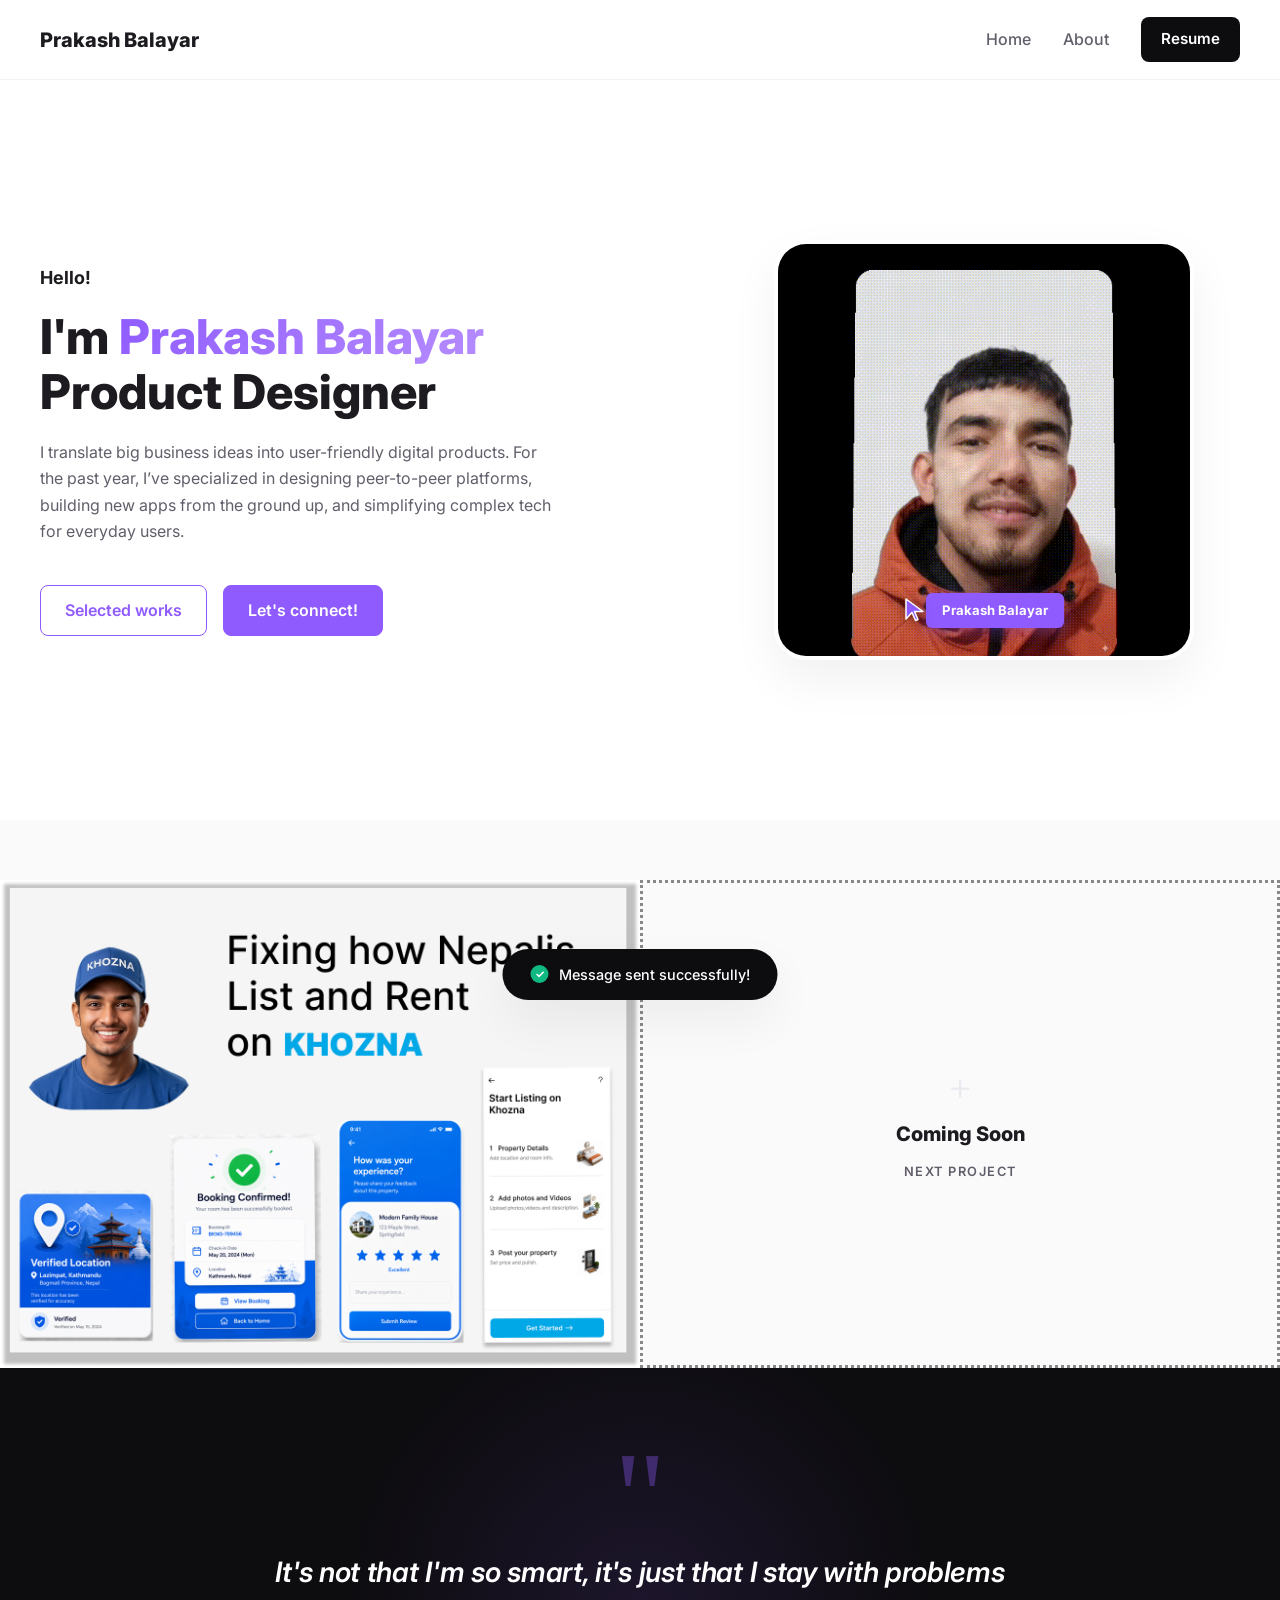
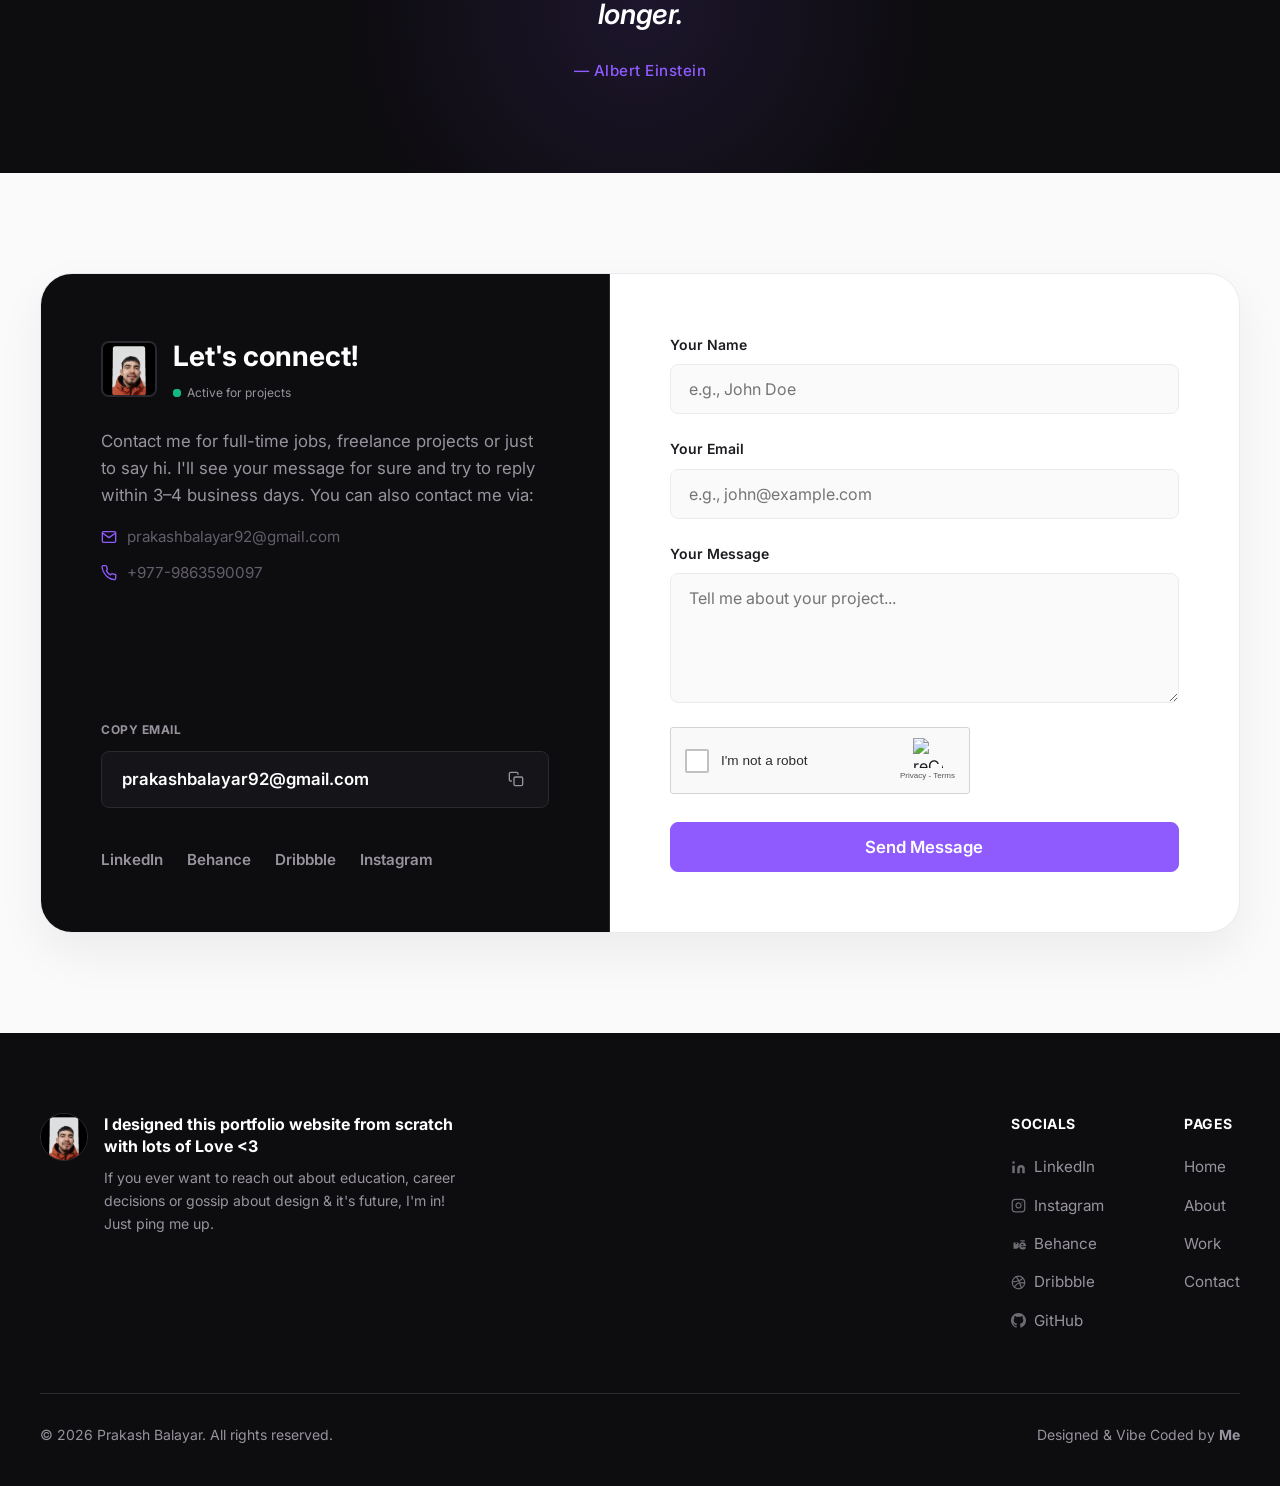
==== index.html @ f177fda2 "feat: add Einstein quote band between work and contact sections" ====
<!DOCTYPE html>
<html lang="en">

<head>
  <meta charset="UTF-8">
  <meta name="viewport" content="width=device-width, initial-scale=1.0">
  <title>Prakash Balayar | Product Designer</title>
  <meta name="description"
    content="Portfolio of Prakash Balayar, Product Designer specializing in UX research, product strategy, and interface design based in Nepal.">

  <!-- Fonts -->
  <link rel="preconnect" href="https://fonts.googleapis.com">
  <link rel="preconnect" href="https://fonts.gstatic.com" crossorigin>
  <link href="https://fonts.googleapis.com/css2?family=Inter:wght@300;400;500;600;700;800;900&display=swap"
    rel="stylesheet">

  <!-- CSS Stylesheet -->
  <link rel="stylesheet" href="style.css">
</head>

<body>

  <!-- Header / Navigation -->
  <header class="navbar">
    <div class="container navbar-container">
      <a href="#" class="logo">
        Prakash Balayar
      </a>
      <nav class="nav-menu">
        <a href="#hero" class="nav-link">Home</a>
        <a href="#about" class="nav-link" onclick="openAboutModal(); return false;">About</a>
        <a href="Prakash_Balayar_Resume.pdf" target="_blank" class="btn btn-nav">Resume</a>
      </nav>
      <button class="mobile-toggle" aria-label="Toggle menu">
        <span></span>
        <span></span>
        <span></span>
      </button>
    </div>
  </header>

  <main>
    <!-- Hero Section -->
    <section id="hero" class="hero-section">
      <div class="container hero-container">
        <div class="hero-content">
          <span class="hello-text">Hello!</span>
          <h1 class="hero-title">
            I'm <span class="gradient-text">Prakash Balayar</span><br>
            Product Designer
          </h1>
          <p class="hero-description">
            I translate big business ideas into user-friendly digital products. For the past year, I’ve specialized in designing peer-to-peer platforms, building new apps from the ground up, and simplifying complex tech for everyday users.
          </p>
          <div class="hero-actions">
            <a href="#work" class="btn btn-outline">
              Selected works
            </a>
            <a href="#contact" class="btn btn-primary">
              Let's connect!
            </a>
          </div>
        </div>
        <div class="hero-visual">
          <div class="avatar-wrapper">
            <div class="avatar-backdrop"></div>
            <img src="prakash.gif" alt="Prakash Balayar" class="avatar-image">
            <!-- Overlay Badges from Figma removed -->

            <!-- Read About Me Circular Glass Overlay -->
            <div class="about-click-overlay" onclick="openAboutModal()">
              <span>Read About Me</span>
            </div>

            <!-- Custom Cursor & Name Tag — Ketan style -->
            <div class="hero-custom-cursor">
              <svg class="cursor-arrow" width="24" height="28" viewBox="0 0 24 28" fill="none"
                xmlns="http://www.w3.org/2000/svg">
                <path d="M2 2L2 22L8 15.5L11.5 23.5L14 22.5L10.5 14.5L19 14.5L2 2Z" fill="#8F5BFF" stroke="white"
                  stroke-width="1.5" stroke-linejoin="round" />
              </svg>
              <span class="cursor-tag">Prakash Balayar</span>
            </div>
          </div>
        </div>
      </div>
    </section>

    <!-- Work Section -->
    <section id="work" class="work-section">

      <!-- Projects Grid: 2 columns side by side, full bleed -->
      <div class="projects-grid reveal-element">

        <!-- Card 1: Khozna — full bleed, touches left corner -->
        <div class="project-card project-card-image-only" onclick="showToast('Case Study coming soon! 🚀')">
          <div class="project-visual mockup-visual">
            <img src="Mockup of KHOZNA.png" alt="Khozna App Mockup" class="project-image">
            <!-- Overlay Content on Hover -->
            <div class="mockup-hover-overlay">
              <div class="mockup-hover-top">
                <span class="mockup-hover-category">MOBILE APP</span>
                <h3 class="mockup-hover-title">Khozna – P2P Nepal Rental Marketplace</h3>
              </div>
              <div class="mockup-hover-bottom">
                <span class="mockup-hover-tag">P2P</span>
                <span class="mockup-hover-tag">UXUI</span>
                <span class="mockup-hover-tag">KHOZNA</span>
              </div>
            </div>
          </div>
        </div>

        <!-- Card 2: Marching ants animated dashed border only -->
        <div class="project-coming-soon" onclick="showToast('More projects coming soon! 💻')">
          <div class="coming-soon-inner">
            <span class="coming-soon-plus">+</span>
            <h4 class="coming-soon-label">Coming Soon</h4>
            <span class="coming-soon-sub">Next Project</span>
          </div>
        </div>

      </div>
    </section>

    <!-- Quote / Philosophy Band -->
    <section class="quote-band">
      <div class="container quote-container">
        <span class="quote-mark">"</span>
        <blockquote class="quote-text">
          It's not that I'm so smart, it's just that I stay with problems longer.
        </blockquote>
        <cite class="quote-author">— Albert Einstein</cite>
      </div>
    </section>

    <!-- Connect / Contact Section -->
    <section id="contact" class="connect-section">
      <div class="container">
        <div class="connect-wrapper">

          <!-- Left Column (Dark Panel) -->
          <div class="contact-info-panel reveal-element reveal-delay-1">
            <div class="info-top">
              <div class="panel-author">
                <img src="prakash.gif" alt="Prakash Balayar" class="panel-avatar">
                <div>
                  <h3 class="panel-title">Let's connect!</h3>
                  <span class="active-status"><span class="pulse-green"></span>Active for projects</span>
                </div>
              </div>
              <p class="panel-desc">
                Contact me for full-time jobs, freelance projects or just to say hi. I'll see your message for sure and
                try to reply within 3–4 business days. You can also contact me via:
              </p>
              <div class="panel-direct-contacts">
                <a href="mailto:prakashbalayar92@gmail.com" class="panel-contact-line">
                  <svg width="16" height="16" viewBox="0 0 24 24" fill="none" stroke="currentColor" stroke-width="2"
                    stroke-linecap="round" stroke-linejoin="round">
                    <path d="M4 4h16c1.1 0 2 .9 2 2v12c0 1.1-.9 2-2 2H4c-1.1 0-2-.9-2-2V6c0-1.1.9-2 2-2z" />
                    <polyline points="22,6 12,13 2,6" />
                  </svg>
                  prakashbalayar92@gmail.com
                </a>
                <a href="tel:+9779863590097" class="panel-contact-line">
                  <svg width="16" height="16" viewBox="0 0 24 24" fill="none" stroke="currentColor" stroke-width="2"
                    stroke-linecap="round" stroke-linejoin="round">
                    <path
                      d="M22 16.92v3a2 2 0 0 1-2.18 2 19.79 19.79 0 0 1-8.63-3.07A19.5 19.5 0 0 1 4.69 12a19.79 19.79 0 0 1-3.07-8.67A2 2 0 0 1 3.62 1h3a2 2 0 0 1 2 1.72c.127.96.361 1.903.7 2.81a2 2 0 0 1-.45 2.11L8.09 8.91a16 16 0 0 0 6 6l1.27-1.27a2 2 0 0 1 2.11-.45c.907.339 1.85.573 2.81.7A2 2 0 0 1 22 16.92z" />
                  </svg>
                  +977-9863590097
                </a>
              </div>
            </div>

            <div class="info-bottom">
              <div class="contact-method-group">
                <span class="contact-label">Copy Email</span>
                <div class="copy-email-box">
                  <a href="mailto:prakashbalayar92@gmail.com" class="email-value"
                    id="emailLink">prakashbalayar92@gmail.com</a>
                  <button class="copy-btn" id="copyEmailBtn" aria-label="Copy email to clipboard">
                    <svg id="copyIcon" width="16" height="16" viewBox="0 0 24 24" fill="none" stroke="currentColor"
                      stroke-width="2" stroke-linecap="round" stroke-linejoin="round">
                      <rect x="9" y="9" width="13" height="13" rx="2" ry="2" />
                      <path d="M5 15H4a2 2 0 0 1-2-2V4a2 2 0 0 1 2-2h9a2 2 0 0 1 2 2v1" />
                    </svg>
                    <svg id="copyCheckIcon" class="hidden-icon" width="16" height="16" viewBox="0 0 24 24" fill="none"
                      stroke="currentColor" stroke-width="2" stroke-linecap="round" stroke-linejoin="round">
                      <polyline points="20 6 9 17 4 12" />
                    </svg>
                  </button>
                </div>
              </div>

              <div class="info-socials">
                <a href="https://www.linkedin.com/in/prakash-balayar/" target="_blank" rel="noopener noreferrer"
                  class="social-icon-link">LinkedIn</a>
                <a href="https://www.behance.net/PrakashBlyr" target="_blank" rel="noopener noreferrer"
                  class="social-icon-link">Behance</a>
                <a href="https://dribbble.com/Prakashblyr" target="_blank" rel="noopener noreferrer"
                  class="social-icon-link">Dribbble</a>
                <a href="https://www.instagram.com/prakashblyr_i_/" target="_blank" rel="noopener noreferrer"
                  class="social-icon-link">Instagram</a>
              </div>
            </div>
          </div>

          <!-- Right Column (Form Panel) -->
          <div class="contact-form-panel reveal-element reveal-delay-2">
            <form id="contactForm">
              <div class="form-group">
                <label for="name" class="input-label">Your Name</label>
                <input type="text" id="name" name="name" class="form-input" placeholder="e.g., John Doe" required>
              </div>
              <div class="form-group">
                <label for="email" class="input-label">Your Email</label>
                <input type="email" id="email" name="email" class="form-input" placeholder="e.g., john@example.com"
                  required>
              </div>
              <div class="form-group">
                <label for="message" class="input-label">Your Message</label>
                <textarea id="message" name="message" rows="5" class="form-textarea"
                  placeholder="Tell me about your project..." required></textarea>
              </div>

              <!-- Mock reCAPTCHA Box -->
              <div class="captcha-container">
                <div class="captcha-checkbox-wrap">
                  <label class="captcha-label">
                    <input type="checkbox" id="captchaBox" required>
                    <span class="captcha-custom-checkbox"></span>
                    <span class="captcha-text">I'm not a robot</span>
                  </label>
                </div>
                <div class="captcha-logo">
                  <img src="https://www.gstatic.com/recaptcha/api2/logo_48.png" alt="reCAPTCHA logo"
                    class="recaptcha-img">
                  <div class="captcha-policies">
                    <a href="https://policies.google.com/privacy" target="_blank" rel="noopener noreferrer">Privacy</a>
                    -
                    <a href="https://policies.google.com/terms" target="_blank" rel="noopener noreferrer">Terms</a>
                  </div>
                </div>
              </div>

              <button type="submit" class="btn btn-primary btn-submit" id="submitBtn">
                <span class="btn-text">Send Message</span>
                <span class="btn-loader"></span>
              </button>
            </form>
          </div>

        </div>
      </div>
    </section>
  </main>

  <!-- Toast Notification -->
  <div class="toast-notification" id="toastNotification">
    <div class="toast-content">
      <span class="toast-icon">✓</span>
      <span class="toast-message" id="toastMessage">Message sent successfully!</span>
    </div>
  </div>

  <!-- Footer Section -->
  <footer class="footer">
    <div class="container">
      <div class="footer-top">
        <div class="footer-brand reveal-element reveal-delay-1">
          <div class="brand-bio-wrap">
            <img src="prakash.gif" alt="Prakash Balayar" class="footer-avatar">
            <div class="brand-bio-text">
              <p class="brand-bio-title">I designed this portfolio website from scratch with lots of Love &lt;3</p>
              <p class="brand-bio-sub">If you ever want to reach out about education, career decisions or gossip about
                design &amp; it's future, I'm in! Just ping me up.</p>
            </div>
          </div>
        </div>
        <div class="footer-links-group reveal-element reveal-delay-2">
          <div class="footer-links-col">
            <h5 class="col-title">Socials</h5>
            <a href="https://www.linkedin.com/in/prakash-balayar/" target="_blank" rel="noopener noreferrer"
              class="footer-link footer-social-link">
              <svg width="15" height="15" viewBox="0 0 24 24" fill="currentColor">
                <path d="M16 8a6 6 0 0 1 6 6v7h-4v-7a2 2 0 0 0-2-2 2 2 0 0 0-2 2v7h-4v-7a6 6 0 0 1 6-6z" />
                <rect x="2" y="9" width="4" height="12" />
                <circle cx="4" cy="4" r="2" />
              </svg>
              LinkedIn
            </a>
            <a href="https://www.instagram.com/prakashblyr_i_/" target="_blank" rel="noopener noreferrer"
              class="footer-link footer-social-link">
              <svg width="15" height="15" viewBox="0 0 24 24" fill="none" stroke="currentColor" stroke-width="2"
                stroke-linecap="round" stroke-linejoin="round">
                <rect x="2" y="2" width="20" height="20" rx="5" ry="5" />
                <path d="M16 11.37A4 4 0 1 1 12.63 8 4 4 0 0 1 16 11.37z" />
                <line x1="17.5" y1="6.5" x2="17.51" y2="6.5" />
              </svg>
              Instagram
            </a>
            <a href="https://www.behance.net/PrakashBlyr" target="_blank" rel="noopener noreferrer"
              class="footer-link footer-social-link">
              <svg width="15" height="15" viewBox="0 0 24 24" fill="currentColor">
                <path
                  d="M22 7h-7V5h7v2zm1.726 10c-.442 1.297-2.029 3-5.101 3-3.074 0-5.564-1.729-5.564-5.675 0-3.91 2.325-5.92 5.466-5.92 3.082 0 4.964 1.782 5.375 4.426.078.506.109 1.188.095 2.14H15.97c.13 1.2.74 1.83 1.729 1.83.807 0 1.27-.419 1.47-.895l2.557.094zm-7.441-4h3.745c-.046-.7-.32-1.72-1.87-1.72-1.498 0-1.809.992-1.875 1.72zm-3.272 3.05c0-1.175-.74-2.035-2.174-2.35l.008-.05c1.172-.331 1.883-1.083 1.883-2.156 0-1.726-1.285-2.744-3.592-2.744H4v10h4.553c2.33 0 3.46-1.056 3.46-2.7zM7.18 9.3h1.37c.8 0 1.26.38 1.26 1.05 0 .73-.5 1.1-1.35 1.1H7.18V9.3zm0 5.4h1.53c.9 0 1.44-.4 1.44-1.15 0-.8-.55-1.15-1.47-1.15H7.18v2.3z" />
              </svg>
              Behance
            </a>
            <a href="https://dribbble.com/Prakashblyr" target="_blank" rel="noopener noreferrer"
              class="footer-link footer-social-link">
              <svg width="15" height="15" viewBox="0 0 24 24" fill="none" stroke="currentColor" stroke-width="2"
                stroke-linecap="round" stroke-linejoin="round">
                <circle cx="12" cy="12" r="10" />
                <path
                  d="M8.56 2.75c4.37 6.03 6.02 9.42 8.03 17.72m2.54-15.38c-3.72 4.35-8.94 5.66-16.88 5.85m19.5 1.9c-3.5-.93-6.63-.82-8.94 0-2.58.92-5.01 2.86-7.44 6.32" />
              </svg>
              Dribbble
            </a>
            <a href="https://github.com/Prakas-sys" target="_blank" rel="noopener noreferrer"
              class="footer-link footer-social-link">
              <svg width="15" height="15" viewBox="0 0 24 24" fill="currentColor">
                <path
                  d="M12 0c-6.626 0-12 5.373-12 12 0 5.302 3.438 9.8 8.207 11.387.599.111.793-.261.793-.577v-2.234c-3.338.726-4.033-1.416-4.033-1.416-.546-1.387-1.333-1.756-1.333-1.756-1.089-.745.083-.729.083-.729 1.205.084 1.839 1.237 1.839 1.237 1.07 1.834 2.807 1.304 3.492.997.107-.775.418-1.305.762-1.604-2.665-.305-5.467-1.334-5.467-5.931 0-1.311.469-2.381 1.236-3.221-.124-.303-.535-1.524.117-3.176 0 0 1.008-.322 3.301 1.23.957-.266 1.983-.399 3.003-.404 1.02.005 2.047.138 3.006.404 2.291-1.552 3.297-1.23 3.297-1.23.653 1.653.242 2.874.118 3.176.77.84 1.235 1.911 1.235 3.221 0 4.609-2.807 5.624-5.479 5.921.43.372.823 1.102.823 2.222v3.293c0 .319.192.694.801.576 4.765-1.589 8.199-6.086 8.199-11.386 0-6.627-5.373-12-12-12z" />
              </svg>
              GitHub
            </a>
          </div>
          <div class="footer-links-col">
            <h5 class="col-title">Pages</h5>
            <a href="#hero" class="footer-link">Home</a>
            <a href="#" onclick="openAboutModal(); return false;" class="footer-link">About</a>
            <a href="#work" class="footer-link">Work</a>
            <a href="#contact" class="footer-link">Contact</a>
          </div>
        </div>
      </div>

      <div class="footer-divider"></div>

      <div class="footer-bottom">
        <p class="copyright">© 2026 Prakash Balayar. All rights reserved.</p>
        <p class="copyright">Designed &amp; Vibe Coded by <strong>Me</strong></p>
      </div>
    </div>
  </footer>

  <!-- Glassmorphic Case Study Modal -->
  <div id="caseStudyModal" class="cs-modal">
    <div class="cs-modal-background" onclick="closeCaseStudyModal()"></div>
    <div class="cs-modal-container">
      <button class="cs-modal-close" onclick="closeCaseStudyModal()" aria-label="Close modal">&times;</button>
      <div class="cs-modal-content">
        <!-- Left Side: Case Study Timeline & UX Process Details -->
        <div class="cs-modal-body">
          <div class="cs-modal-header">
            <span class="badge-hello">UX CASE STUDY</span>
            <h2 class="cs-modal-title">Fixing how Nepali's List and Rent on KHOZNA</h2>
          </div>

          <div class="cs-meta-info">
            <div class="cs-meta-item">
              <span class="cs-meta-label">ROLE</span>
              <span class="cs-meta-val">Lead Product Designer</span>
            </div>
            <div class="cs-meta-item">
              <span class="cs-meta-label">TIMELINE</span>
              <span class="cs-meta-val">2 Months (Summer 2026)</span>
            </div>
          </div>

          <div class="cs-sections-wrap">
            <div class="cs-section">
              <h4 class="cs-sec-title">1. The Problem Context</h4>
              <p class="cs-sec-text">
                Landlords in Nepal struggle to present property details professionally. Renters spend weeks visiting
                physical sites due to unverified listings, leading to lack of trust and high commission overheads.
              </p>
            </div>

            <div class="cs-section">
              <h4 class="cs-sec-title">2. UX Solutions Implemented</h4>
              <p class="cs-sec-text">
                Standardized verification criteria that rewards landlords with a trust score. Designed a clean,
                icon-based amenity selector, real-time alert routing, and a custom currency displaying font style for
                pricing transparency.
              </p>
            </div>

            <div class="cs-section">
              <h4 class="cs-sec-title">3. Visual Highlights</h4>
              <p class="cs-sec-text">
                Created a premium glass, curved interface featuring dark headers, vibrant indicator pills, and standard
                typography layouts, elevating visual aesthetics to global design benchmarks.
              </p>
            </div>
          </div>
        </div>

        <!-- Right Side: Mockup Image -->
        <div class="cs-modal-visual">
          <img src="Mockup of KHOZNA.png" alt="Khozna App Mockup Showcase" class="cs-modal-image">
        </div>
      </div>
    </div>
  </div>

  <!-- Glassmorphic About Me Modal -->
  <div id="aboutModal" class="cs-modal">
    <div class="cs-modal-background" onclick="closeAboutModal()"></div>
    <div class="cs-modal-container">
      <button class="cs-modal-close" onclick="closeAboutModal()" aria-label="Close modal">&times;</button>
      <div class="cs-modal-content">
        <!-- Left Side: Detail Bio & Skills -->
        <div class="cs-modal-body">
          <div class="cs-modal-header">
            <span class="badge-hello">ABOUT ME</span>
            <h2 class="cs-modal-title">Prakash Balayar</h2>
            <p class="cs-sec-text" style="font-weight: 600; color: var(--primary); margin-top: 4px;">Product Designer &
              UX Strategist</p>
          </div>

          <div class="cs-sections-wrap">
            <div class="cs-section">
              <h4 class="cs-sec-title">My Journey</h4>
              <p class="cs-sec-text">
                For the past year and more, I have dedicated myself to untangling user frustrations in P2P spaces and
                architecting products from 0 to 1 launches. I believe in mindful design that bridges user motivations
                with company metrics.
              </p>
            </div>

            <div class="cs-section">
              <h4 class="cs-sec-title">Core Skills</h4>
              <div class="skills-tags-wrap" style="display: flex; flex-wrap: wrap; gap: 8px; margin-top: 10px;">
                <span class="tag">Interface Design</span>
                <span class="tag">UX Research</span>
                <span class="tag">Interactive Mockups</span>
                <span class="tag">Information Architecture</span>
                <span class="tag">Figma Prototyping</span>
                <span class="tag">Usability Testing</span>
              </div>
            </div>

            <div class="cs-section">
              <h4 class="cs-sec-title">Education & Focus</h4>
              <p class="cs-sec-text">
                Focusing on mobile product design architectures, based in Nepal, and servicing freelance/contract
                solutions globally.
              </p>
            </div>
          </div>
        </div>

        <!-- Right Side: Graphic Portrait Visual -->
        <div class="cs-modal-visual">
          <img src="prakash.gif" alt="Prakash Balayar Portrait Portfolio" class="cs-modal-image"
            style="width: 100%; height: 100%; object-fit: cover;">
        </div>
      </div>
    </div>
  </div>

  <!-- Script -->
  <script src="script.js"></script>
</body>

</html>
---- style.css ----
/* -------------------------------------------------------------
 * Prakash Balayar Portfolio - Premium Design System Stylesheet
 * ------------------------------------------------------------- */

/* Variables & Design Tokens */
:root {
  --primary: #8F5BFF;
  --primary-light: #ECE3FF;
  --primary-dark: #763EE5;
  --primary-gradient: linear-gradient(135deg, #8F5BFF 0%, #B68DFF 100%);
  --secondary: #1F2937;
  
  --bg-primary: #FFFFFF;
  --bg-secondary: #FAFAFB;
  --bg-dark: #0D0C0F;
  --bg-dark-card: #151419;
  
  --text-main: #1D1B20;
  --text-muted: #625E6A;
  --text-light: #98949E;
  --text-white: #FFFFFF;
  
  --border-light: #EBEAEF;
  --border-dark: #2B2930;
  
  --radius-xl: 32px;
  --radius-lg: 24px;
  --radius-md: 16px;
  --radius-sm: 8px;
  
  --shadow-sm: 0 2px 8px rgba(0, 0, 0, 0.04);
  --shadow-md: 0 8px 24px rgba(143, 91, 255, 0.06);
  --shadow-lg: 0 20px 48px rgba(0, 0, 0, 0.06);
  --shadow-premium: 0 30px 60px rgba(143, 91, 255, 0.08);
  
  --font-title: 'Inter', -apple-system, BlinkMacSystemFont, sans-serif;
  --font-body: 'Inter', -apple-system, BlinkMacSystemFont, sans-serif;
  
  --transition-fast: 0.2s cubic-bezier(0.16, 1, 0.3, 1);
  --transition-normal: 0.35s cubic-bezier(0.16, 1, 0.3, 1);
  --transition-slow: 0.6s cubic-bezier(0.16, 1, 0.3, 1);
}

/* Reset basics */
*, *::before, *::after {
  box-sizing: border-box;
  margin: 0;
  padding: 0;
}

html {
  scroll-behavior: smooth;
  font-size: 16px;
}

body {
  font-family: var(--font-body);
  background-color: var(--bg-primary);
  color: var(--text-main);
  line-height: 1.6;
  -webkit-font-smoothing: antialiased;
  overflow-x: hidden;
}

img {
  max-width: 100%;
  display: block;
  height: auto;
}

a {
  text-decoration: none;
  color: inherit;
  transition: color var(--transition-fast);
}

input, textarea, button {
  font-family: inherit;
  outline: none;
}

/* Layout Utilities */
.container {
  width: 100%;
  max-width: 1320px;
  margin-left: auto;
  margin-right: auto;
  padding-left: 40px;
  padding-right: 40px;
}

/* Helper Buttons */
.btn {
  display: inline-flex;
  align-items: center;
  justify-content: center;
  gap: 8px;
  padding: 12px 24px;
  font-family: var(--font-title);
  font-weight: 600;
  font-size: 1rem;
  border-radius: var(--radius-sm);
  cursor: pointer;
  transition: transform var(--transition-fast), background-color var(--transition-fast), border-color var(--transition-fast), box-shadow var(--transition-fast);
  border: 1px type solid transparent;
}

.btn:active {
  transform: scale(0.97);
}

.btn-primary {
  background-color: var(--primary);
  color: var(--text-white);
  border: 1px solid var(--primary);
}

.btn-primary:hover {
  background-color: var(--primary-dark);
  box-shadow: 0 8px 20px rgba(143, 91, 255, 0.25);
}

.btn-outline {
  background-color: transparent;
  color: var(--primary);
  border: 1px solid var(--primary);
}

.btn-outline:hover {
  background-color: var(--primary-light);
  color: var(--primary-dark);
}

.btn-nav {
  background-color: var(--bg-dark);
  color: var(--text-white);
  padding: 10px 20px;
  border-radius: var(--radius-sm);
  font-size: 0.95rem;
}

.btn-nav:hover {
  background-color: var(--primary);
  box-shadow: 0 4px 12px rgba(143, 91, 255, 0.2);
}

/* Header & Glassmorphic Navbar */
.navbar {
  position: fixed;
  top: 0;
  left: 0;
  right: 0;
  height: 80px;
  z-index: 100;
  background-color: rgba(255, 255, 255, 0.8);
  backdrop-filter: blur(12px);
  -webkit-backdrop-filter: blur(12px);
  border-bottom: 1px solid rgba(0, 0, 0, 0.05);
  display: flex;
  align-items: center;
  transition: background-color var(--transition-fast), height var(--transition-fast);
}

.navbar.scrolled {
  height: 70px;
  background-color: rgba(255, 255, 255, 0.9);
  box-shadow: var(--shadow-sm);
}

.navbar-container {
  display: flex;
  justify-content: space-between;
  align-items: center;
}

.logo {
  font-family: var(--font-title);
  font-weight: 800;
  font-size: 1.25rem;
  color: var(--text-main);
  display: flex;
  align-items: center;
  gap: 8px;
}

.logo-dot {
  width: 8px;
  height: 8px;
  background-color: var(--primary);
  border-radius: 50%;
  display: inline-block;
}

.nav-menu {
  display: flex;
  align-items: center;
  gap: 32px;
}

.nav-link {
  font-family: var(--font-title);
  font-weight: 500;
  font-size: 1rem;
  color: var(--text-muted);
  position: relative;
  padding: 8px 0;
}

.nav-link::after {
  content: '';
  position: absolute;
  bottom: 0;
  left: 0;
  width: 0;
  height: 2px;
  background-color: var(--primary);
  transition: width var(--transition-fast);
}

.nav-link:hover {
  color: var(--text-main);
}

.nav-link:hover::after {
  width: 100%;
}

.mobile-toggle {
  display: none;
  flex-direction: column;
  gap: 6px;
  background: none;
  border: none;
  cursor: pointer;
  padding: 4px;
}

.mobile-toggle span {
  width: 24px;
  height: 2px;
  background-color: var(--text-main);
  transition: transform var(--transition-fast), opacity var(--transition-fast);
}

/* Hero Section */
.hero-section {
  padding-top: 160px;
  padding-bottom: 80px;
  min-height: calc(100vh - 80px);
  display: flex;
  align-items: center;
}

.hero-container {
  display: grid;
  grid-template-columns: 1.1fr 0.9fr;
  align-items: center;
  gap: 60px;
}

.hero-content {
  display: flex;
  flex-direction: column;
  align-items: flex-start;
}

.badge-hello {
  background-color: var(--primary-light);
  color: var(--primary-dark);
  font-weight: 700;
  font-size: 0.9rem;
  letter-spacing: 0.5px;
  text-transform: uppercase;
  padding: 6px 14px;
  border-radius: 50px;
  margin-bottom: 24px;
  font-family: var(--font-title);
}

.hello-text {
  font-family: var(--font-title);
  font-size: 32px;
  font-weight: 700;
  color: var(--primary);
  margin-bottom: 12px;
}

.hero-title {
  font-family: var(--font-title);
  font-weight: 800;
  font-size: 48px;
  line-height: 1.15;
  color: var(--text-main);
  margin-bottom: 20px;
}

.gradient-text {
  background: var(--primary-gradient);
  -webkit-background-clip: text;
  background-clip: text;
  -webkit-text-fill-color: transparent;
}

.hero-description {
  font-size: 16px;
  color: var(--text-muted);
  margin-bottom: 40px;
  max-width: 520px;
  line-height: 1.65;
}

.hero-actions {
  display: flex;
  gap: 16px;
  width: 100%;
}

.hero-visual {
  display: flex;
  justify-content: center;
  align-items: center;
  position: relative;
}

.avatar-wrapper {
  position: relative;
  width: 100%;
  max-width: 420px;
  aspect-ratio: 1 / 1;
  border-radius: var(--radius-xl);
  overflow: visible;
}

.avatar-backdrop {
  display: none;
}

.avatar-image {
  position: relative;
  z-index: 2;
  width: 100%;
  height: 100%;
  object-fit: cover;
  border-radius: var(--radius-xl);
  border: 4px solid var(--bg-primary);
  box-shadow: var(--shadow-lg);
}

/* Avatar Badge Overlays */
.avatar-badge {
  position: absolute;
  z-index: 3;
  background: rgba(255, 255, 255, 0.9);
  backdrop-filter: blur(8px);
  -webkit-backdrop-filter: blur(8px);
  border: 1px solid rgba(255, 255, 255, 0.6);
  padding: 10px 16px;
  border-radius: 50px;
  font-family: var(--font-title);
  font-weight: 600;
  font-size: 0.875rem;
  box-shadow: var(--shadow-md);
  display: flex;
  align-items: center;
  gap: 8px;
}

.badge-top-right {
  top: 30px;
  right: -20px;
}

.badge-bottom-right {
  bottom: 40px;
  right: -30px;
  background: var(--primary);
  color: var(--text-white);
  border-color: rgba(255, 255, 255, 0.1);
}

.badge-dot {
  width: 8px;
  height: 8px;
  background-color: #10B981;
  border-radius: 50%;
}

.animate-ping-slow {
  animation: ping 2s cubic-bezier(0, 0, 0.2, 1) infinite;
}

@keyframes ping {
  75%, 100% {
    transform: scale(2);
    opacity: 0;
  }
}

.badge-icon {
  font-size: 1rem;
}

/* Custom design cursor pointer overlay */
.cursor-mockup {
  position: absolute;
  z-index: 4;
  top: 50%;
  left: 20%;
  display: flex;
  flex-direction: column;
  align-items: flex-start;
  pointer-events: none;
  animation: floatCursor 6s ease-in-out infinite alternate;
}

.cursor-label {
  background-color: var(--primary);
  color: var(--text-white);
  font-size: 0.75rem;
  font-weight: 600;
  padding: 3px 8px;
  border-radius: 4px;
  margin-left: 8px;
  margin-top: 12px;
  box-shadow: var(--shadow-sm);
}

@keyframes floatCursor {
  0% {
    transform: translate(0, 0);
  }
  100% {
    transform: translate(25px, -15px);
  }
}

/* Sections Standards */
.section-header {
  text-align: center;
  max-width: 600px;
  margin: 0 auto 56px;
}

.section-title {
  font-family: var(--font-title);
  font-size: 2.25rem;
  font-weight: 800;
  color: var(--text-main);
  margin-bottom: 12px;
}

.section-subtitle {
  color: var(--text-muted);
  font-size: 1rem;
}

/* Work / Projects Section — full bleed, no side padding */
.work-section {
  padding: 60px 0 0;
  background-color: var(--bg-secondary);
  overflow: hidden;
}

/* 2-column full-bleed grid, no gap */
.projects-grid {
  display: grid;
  grid-template-columns: 1fr 1fr;
  gap: 0;
  width: 100%;
}

/* Image-only card — natural height, no cropping, edge to edge */
.project-card-image-only .project-visual {
  width: 100% !important;
  height: auto !important;
  border-radius: 0 !important;
  padding: 0 !important;
  background: transparent !important;
  display: block !important;
  overflow: hidden;
}

/* Coming Soon — clean grey dotted border only, matches height of left card */
.project-coming-soon {
  height: 100%;
  background-color: transparent;
  border: 3px dotted #888888 !important;
  border-radius: 0 !important;
  cursor: pointer;
  box-sizing: border-box;
  transition: border-color var(--transition-fast);
}

.project-coming-soon:hover {
  border-color: var(--primary) !important;
}

.coming-soon-inner {
  display: flex;
  flex-direction: column;
  align-items: center;
  justify-content: center;
  gap: 12px;
  text-align: center;
  padding: 40px;
  height: 100%;
}

.coming-soon-plus {
  font-family: var(--font-title);
  font-size: 2.5rem;
  font-weight: 300;
  color: var(--border-light);
  line-height: 1;
  transition: color var(--transition-normal);
}

.project-coming-soon:hover .coming-soon-plus {
  color: var(--primary);
}

.coming-soon-label {
  font-family: var(--font-title);
  font-size: 1.25rem;
  font-weight: 800;
  color: var(--text-main);
  margin: 0;
}

.coming-soon-sub {
  font-size: 0.8rem;
  font-weight: 600;
  color: var(--text-muted);
  text-transform: uppercase;
  letter-spacing: 1.5px;
}

/* Responsive: stack to 1 column on mobile */
@media (max-width: 768px) {
  .projects-grid {
    grid-template-columns: 1fr;
    gap: 16px;
  }
  .project-card-image-only .project-visual {
    height: auto !important;
    min-height: auto !important;
  }
  .project-coming-soon {
    min-height: 280px !important;
  }
}

.project-card {
  background-color: var(--bg-primary);
  border-radius: var(--radius-lg);
  border: 1px solid var(--border-light);
  overflow: hidden;
  box-shadow: var(--shadow-sm);
  transition: transform var(--transition-normal), box-shadow var(--transition-normal);
}

.project-card:hover {
  transform: translateY(-8px);
  box-shadow: var(--shadow-premium);
}

/* Image-only card — show original Figma mockup, no cropping */
.project-card-image-only {
  display: block;
  cursor: pointer;
  border: none !important;
  border-radius: 0 !important;
  box-shadow: none !important;
  background-color: #fff !important;
  overflow: hidden;
}

.project-card-image-only:hover {
  transform: none !important;
  box-shadow: none !important;
}

.project-card-image-only .project-image {
  width: 100%;
  height: auto !important;
  display: block;
  border-radius: 0 !important;
  transform: none !important;
  transition: none !important;
}

.project-card.project-card-image-only:hover .project-image {
  transform: none !important;
}

.project-info {
  padding: 60px;
  display: flex;
  flex-direction: column;
  justify-content: center;
  align-items: flex-start;
}

.project-tags {
  display: flex;
  gap: 10px;
  margin-bottom: 24px;
}

.tag {
  background-color: var(--bg-secondary);
  color: var(--text-muted);
  font-size: 0.8rem;
  font-weight: 600;
  padding: 6px 14px;
  border-radius: 50px;
  border: 1px solid var(--border-light);
}

.project-title {
  font-family: var(--font-title);
  font-weight: 850;
  font-size: 2rem;
  line-height: 1.3;
  margin-bottom: 16px;
  color: var(--text-main);
}

.project-desc {
  color: var(--text-muted);
  font-size: 1rem;
  line-height: 1.6;
  margin-bottom: 32px;
}

.view-project-link {
  font-family: var(--font-title);
  font-weight: 700;
  font-size: 1rem;
  color: var(--primary);
  display: inline-flex;
  align-items: center;
  gap: 6px;
}

.view-project-link:hover {
  color: var(--primary-dark);
}

.view-project-link svg {
  transition: transform var(--transition-fast);
}

.view-project-link:hover svg {
  transform: translate(3px, -3px);
}

.project-visual {
  background-color: #F3F4F6;
  position: relative;
  overflow: hidden;
  display: flex;
  align-items: center;
  justify-content: center;
  padding: 40px;
}

.project-image {
  width: 100%;
  height: 100%;
  object-fit: contain;
  transition: transform var(--transition-slow);
}

.project-card:hover .project-image {
  transform: scale(1.03);
}

/* Mockup with clickable glass overlay */
.mockup-visual {
  position: relative;
  overflow: hidden;
  cursor: pointer;
}

.mockup-overlay {
  position: absolute;
  inset: 0;
  display: flex;
  align-items: center;
  justify-content: center;
  background: rgba(13, 12, 15, 0);
  transition: background var(--transition-normal);
}

.mockup-visual:hover .mockup-overlay {
  background: rgba(13, 12, 15, 0.35);
}

.mockup-overlay-btn {
  display: flex;
  align-items: center;
  gap: 10px;
  padding: 14px 28px;
  background: rgba(255, 255, 255, 0.15);
  backdrop-filter: blur(16px);
  -webkit-backdrop-filter: blur(16px);
  border: 1px solid rgba(255, 255, 255, 0.3);
  border-radius: 50px;
  color: #fff;
  font-family: var(--font-title);
  font-size: 0.95rem;
  font-weight: 700;
  letter-spacing: 0.3px;
  opacity: 0;
  transform: translateY(12px) scale(0.95);
  transition: opacity var(--transition-normal), transform var(--transition-normal), background var(--transition-fast);
  box-shadow: 0 8px 32px rgba(0,0,0,0.2);
  pointer-events: none;
}

.mockup-visual:hover .mockup-overlay-btn {
  opacity: 1;
  transform: translateY(0) scale(1);
  pointer-events: auto;
}

.mockup-overlay-btn:hover {
  background: rgba(143, 91, 255, 0.5);
  border-color: rgba(143, 91, 255, 0.6);
}

/* ── Ketan-style hover info overlay ───────────────────────── */
.mockup-hover-overlay {
  position: absolute;
  inset: 0;
  display: flex;
  flex-direction: column;
  justify-content: space-between;
  padding: 32px 48px 48px 48px;
  background: rgba(18, 18, 18, 0.72) !important;
  opacity: 0;
  transition: opacity 0.3s ease;
  pointer-events: none;
}

.mockup-visual:hover .mockup-hover-overlay {
  opacity: 1;
}

.mockup-hover-top {
  display: flex;
  flex-direction: column;
  gap: 8px;
}

.mockup-hover-category {
  font-family: var(--font-title);
  font-size: 0.72rem;
  font-weight: 700;
  letter-spacing: 2px;
  text-transform: uppercase;
  color: rgba(255, 255, 255, 0.75);
}

.mockup-hover-title {
  font-family: var(--font-title);
  font-size: 1.45rem;
  font-weight: 800;
  color: #fff;
  line-height: 1.25;
  margin: 0;
  max-width: 100%;
}

.mockup-hover-bottom {
  display: flex;
  gap: 10px;
  flex-wrap: wrap;
}

.mockup-hover-tag {
  font-family: var(--font-title);
  font-size: 0.75rem;
  font-weight: 600;
  letter-spacing: 1px;
  text-transform: uppercase;
  color: #fff;
  border: 1px solid rgba(255, 255, 255, 0.45);
  border-radius: 50px;
  padding: 6px 16px;
  backdrop-filter: blur(6px);
  -webkit-backdrop-filter: blur(6px);
  background: rgba(255, 255, 255, 0.1);
}

/* Quote / Philosophy Band */
.quote-band {
  background-color: var(--bg-dark);
  padding: 90px 0;
  position: relative;
  overflow: hidden;
}

.quote-band::before {
  content: '';
  position: absolute;
  top: -60px;
  left: 50%;
  transform: translateX(-50%);
  width: 600px;
  height: 600px;
  background: radial-gradient(circle, rgba(143, 91, 255, 0.12) 0%, transparent 70%);
  pointer-events: none;
}

.quote-container {
  display: flex;
  flex-direction: column;
  align-items: center;
  text-align: center;
  position: relative;
}

.quote-mark {
  font-family: Georgia, 'Times New Roman', serif;
  font-size: 8rem;
  line-height: 0.6;
  color: var(--primary);
  opacity: 0.35;
  margin-bottom: 16px;
  display: block;
  user-select: none;
}

.quote-text {
  font-family: var(--font-title);
  font-size: 1.75rem;
  font-weight: 600;
  color: var(--text-white);
  line-height: 1.5;
  max-width: 760px;
  margin: 0 auto 24px;
  font-style: italic;
  letter-spacing: -0.3px;
}

.quote-author {
  font-family: var(--font-title);
  font-size: 0.95rem;
  font-weight: 500;
  color: var(--primary);
  font-style: normal;
  letter-spacing: 0.5px;
}

/* Testimonial Section */
.testimonials-section {
  padding: 100px 0;
  background-color: var(--bg-primary);
}

.testimonials-slider-container {
  position: relative;
  max-width: 960px;
  margin: 0 auto;
}

.testimonials-grid {
  display: grid;
  grid-template-columns: 1fr 1fr;
  gap: 30px;
}

.testimonial-card {
  background-color: var(--bg-secondary);
  border: 1px solid var(--border-light);
  border-radius: var(--radius-md);
  padding: 40px;
  display: flex;
  flex-direction: column;
  justify-content: space-between;
  box-shadow: var(--shadow-sm);
  position: relative;
  transition: transform var(--transition-normal), opacity var(--transition-normal);
}

.testimonial-card:hover {
  transform: translateY(-4px);
}

.quote-icon {
  margin-bottom: 24px;
  color: var(--primary-light);
}

.testimonial-text {
  font-size: 1.05rem;
  color: var(--text-main);
  line-height: 1.7;
  margin-bottom: 32px;
  font-weight: 400;
}

.testimonial-author {
  display: flex;
  align-items: center;
  gap: 16px;
}

.author-avatar {
  width: 48px;
  height: 48px;
  border-radius: 50%;
  display: flex;
  align-items: center;
  justify-content: center;
  font-family: var(--font-title);
  font-weight: 700;
  font-size: 0.95rem;
  color: var(--text-white);
}

.default-avatar-1 {
  background-color: #EC4899;
}

.default-avatar-2 {
  background-color: #3B82F6;
}

.author-name {
  font-family: var(--font-title);
  font-weight: 700;
  font-size: 1rem;
  color: var(--text-main);
}

.author-role {
  font-size: 0.85rem;
  color: var(--text-muted);
}

.slider-controls {
  display: flex;
  justify-content: center;
  gap: 16px;
  margin-top: 40px;
}

.slider-btn {
  width: 50px;
  height: 50px;
  border-radius: 50%;
  border: 1px solid var(--border-light);
  background-color: var(--bg-primary);
  color: var(--text-main);
  display: flex;
  align-items: center;
  justify-content: center;
  cursor: pointer;
  box-shadow: var(--shadow-sm);
  transition: background-color var(--transition-fast), color var(--transition-fast), transform var(--transition-fast);
}

.slider-btn:hover {
  background-color: var(--primary);
  color: var(--text-white);
  border-color: var(--primary);
  transform: scale(1.05);
}

.slider-btn:active {
  transform: scale(0.95);
}

/* Connect / Contact Section */
.connect-section {
  padding: 100px 0;
  background-color: var(--bg-secondary);
}

.connect-wrapper {
  background-color: var(--bg-primary);
  border: 1px solid var(--border-light);
  border-radius: var(--radius-xl);
  overflow: hidden;
  display: grid;
  grid-template-columns: 0.95fr 1.05fr;
  box-shadow: var(--shadow-lg);
}

/* Left Column - Contact Info (Dark) */
.contact-info-panel {
  background-color: var(--bg-dark);
  color: var(--text-white);
  padding: 60px;
  display: flex;
  flex-direction: column;
  justify-content: space-between;
  border-right: 1px solid var(--border-dark);
}

.panel-author {
  display: flex;
  align-items: center;
  gap: 16px;
  margin-bottom: 24px;
}

.panel-avatar {
  width: 56px;
  height: 56px;
  border-radius: var(--radius-sm);
  object-fit: cover;
  border: 2px solid var(--border-dark);
}

.panel-title {
  font-family: var(--font-title);
  font-size: 1.75rem;
  font-weight: 700;
}

.active-status {
  display: inline-flex;
  align-items: center;
  gap: 6px;
  font-size: 0.75rem;
  color: var(--text-light);
  margin-top: 4px;
}

.pulse-green {
  width: 8px;
  height: 8px;
  background-color: #10B981;
  border-radius: 50%;
  display: inline-block;
  position: relative;
}

.pulse-green::after {
  content: '';
  position: absolute;
  top: 0;
  left: 0;
  width: 8px;
  height: 8px;
  background-color: #10B981;
  border-radius: 50%;
  animation: ping 1.5s cubic-bezier(0, 0, 0.2, 1) infinite;
}

.panel-desc {
  color: var(--text-light);
  font-size: 1.05rem;
  line-height: 1.6;
}

.contact-method-group {
  margin-top: 40px;
  margin-bottom: 40px;
}

.contact-label {
  display: block;
  font-size: 0.75rem;
  font-weight: 700;
  text-transform: uppercase;
  color: var(--text-light);
  margin-bottom: 12px;
  letter-spacing: 0.5px;
}

.copy-email-box {
  background-color: var(--bg-dark-card);
  border: 1px solid var(--border-dark);
  padding: 14px 20px;
  border-radius: var(--radius-sm);
  display: flex;
  justify-content: space-between;
  align-items: center;
}

.email-value {
  font-family: var(--font-title);
  font-weight: 600;
  font-size: 1.05rem;
  color: var(--text-white);
}

.email-value:hover {
  color: var(--primary-light);
}

.copy-btn {
  background: none;
  border: none;
  color: var(--text-light);
  cursor: pointer;
  padding: 4px;
  display: flex;
  align-items: center;
  justify-content: center;
  transition: color var(--transition-fast);
}

.copy-btn:hover {
  color: var(--text-white);
}

.hidden-icon {
  display: none !important;
}

.copy-btn.copied {
  color: #10B981;
}

.info-socials {
  display: flex;
  gap: 24px;
}

.social-icon-link {
  font-family: var(--font-title);
  font-size: 0.95rem;
  font-weight: 600;
  color: var(--text-light);
}

.social-icon-link:hover {
  color: var(--text-white);
}

/* Right Column - Contact Form (Light) */
.contact-form-panel {
  padding: 60px;
  display: flex;
  align-items: flex-start;
  width: 100%;
  box-sizing: border-box;
}

#contactForm {
  width: 100%;
}

.form-group {
  margin-bottom: 24px;
  display: flex;
  flex-direction: column;
}

.input-label {
  font-family: var(--font-title);
  font-weight: 600;
  font-size: 0.875rem;
  color: var(--text-main);
  margin-bottom: 8px;
}

.form-input, .form-textarea {
  background-color: var(--bg-secondary);
  border: 1px solid var(--border-light);
  border-radius: var(--radius-sm);
  padding: 14px 18px;
  font-size: 1rem;
  color: var(--text-main);
  transition: border-color var(--transition-fast), background-color var(--transition-fast);
}

.form-input:focus, .form-textarea:focus {
  border-color: var(--primary);
  background-color: var(--bg-primary);
  box-shadow: 0 0 0 4px rgba(143, 91, 255, 0.1);
}

.form-textarea {
  resize: vertical;
}

/* Mock reCAPTCHA Box Styling */
.captcha-container {
  background-color: #F9F9F9;
  border: 1px solid #D3D3D3;
  border-radius: 3px;
  padding: 10px 14px;
  display: flex;
  justify-content: space-between;
  align-items: center;
  max-width: 300px;
  margin-bottom: 28px;
}

.captcha-checkbox-wrap {
  display: flex;
  align-items: center;
}

.captcha-label {
  display: flex;
  align-items: center;
  cursor: pointer;
  user-select: none;
}

.captcha-label input {
  position: absolute;
  opacity: 0;
  cursor: pointer;
  height: 0;
  width: 0;
}

.captcha-custom-checkbox {
  height: 24px;
  width: 24px;
  background-color: #fff;
  border: 2px solid #C1C1C1;
  border-radius: 2px;
  margin-right: 12px;
  position: relative;
  transition: var(--transition-fast);
}

.captcha-label:hover input ~ .captcha-custom-checkbox {
  border-color: #B2B2B2;
}

.captcha-label input:checked ~ .captcha-custom-checkbox {
  background-color: #fff;
  border-color: #4A90E2;
}

.captcha-label input:checked ~ .captcha-custom-checkbox::after {
  content: "";
  position: absolute;
  left: 8px;
  top: 3px;
  width: 5px;
  height: 12px;
  border: solid #00AA44;
  border-width: 0 3px 3px 0;
  transform: rotate(45deg);
}

.captcha-text {
  font-size: 0.85rem;
  color: #2D2D2D;
  font-family: Roboto, -apple-system, sans-serif;
  font-weight: 400;
}

.captcha-logo {
  display: flex;
  flex-direction: column;
  align-items: center;
  text-align: center;
}

.recaptcha-img {
  width: 30px;
  height: 30px;
  margin-bottom: 2px;
}

.captcha-policies {
  font-size: 0.5rem;
  color: #555555;
  font-family: Roboto, -apple-system, sans-serif;
}

.captcha-policies a {
  color: #555;
}

.btn-submit {
  width: 100%;
  padding: 14px;
  font-size: 1.05rem;
  position: relative;
}

.btn-submit.loading .btn-text {
  opacity: 0;
}

.btn-submit.loading .btn-loader {
  display: block;
}

.btn-loader {
  display: none;
  position: absolute;
  width: 20px;
  height: 20px;
  border: 2px solid rgba(255, 255, 255, 0.3);
  border-radius: 50%;
  border-top-color: var(--text-white);
  animation: spin 0.8s ease-in-out infinite;
}

@keyframes spin {
  to { transform: rotate(360deg); }
}

/* Toast Notifications */
.toast-notification {
  position: fixed;
  bottom: -100px;
  left: 50%;
  transform: translateX(-50%);
  background-color: var(--bg-dark);
  color: var(--text-white);
  padding: 14px 28px;
  border-radius: 100px;
  box-shadow: var(--shadow-lg);
  z-index: 9999;
  transition: bottom 0.4s cubic-bezier(0.175, 0.885, 0.32, 1.275);
  white-space: nowrap;
  max-width: calc(100vw - 32px);
}

.toast-notification.show {
  bottom: 32px;
}

.toast-content {
  display: flex;
  align-items: center;
  gap: 10px;
  white-space: nowrap;
}

.toast-icon {
  background-color: #10B981;
  color: var(--text-white);
  width: 18px;
  height: 18px;
  min-width: 18px;
  border-radius: 50%;
  display: flex;
  align-items: center;
  justify-content: center;
  font-size: 0.7rem;
  font-weight: bold;
}

.toast-message {
  font-family: var(--font-title);
  font-weight: 500;
  font-size: 0.9rem;
  white-space: nowrap;
}

/* Footer Section */
.footer {
  background-color: var(--bg-dark);
  color: var(--text-white);
  padding: 80px 0 40px;
}

.footer-top {
  display: flex;
  justify-content: space-between;
  align-items: flex-start;
  margin-bottom: 60px;
}

.footer-brand {
  max-width: 480px;
}

.brand-avatar-wrap {
  display: flex;
  align-items: center;
  gap: 16px;
}

.footer-avatar {
  width: 48px;
  height: 48px;
  border-radius: 50%;
  object-fit: cover;
  border: 1px solid var(--border-dark);
  flex-shrink: 0;
}

.brand-bio-wrap {
  display: flex;
  align-items: flex-start;
  gap: 16px;
  max-width: 420px;
}

.brand-bio-text {
  display: flex;
  flex-direction: column;
  gap: 8px;
}

.brand-bio-title {
  font-family: var(--font-title);
  font-size: 1rem;
  font-weight: 700;
  color: var(--text-white);
  line-height: 1.4;
}

.brand-bio-sub {
  font-size: 0.88rem;
  line-height: 1.65;
  color: var(--text-light);
}

.footer-links-group {
  display: flex;
  gap: 80px;
}

.footer-links-col {
  display: flex;
  flex-direction: column;
  gap: 14px;
}

.col-title {
  font-family: var(--font-title);
  font-weight: 700;
  font-size: 0.875rem;
  color: var(--text-white);
  text-transform: uppercase;
  letter-spacing: 0.5px;
  margin-bottom: 6px;
}

.footer-link {
  font-size: 0.95rem;
  color: var(--text-light);
}

.footer-link:hover {
  color: var(--text-white);
}

.footer-social-link {
  display: flex;
  align-items: center;
  gap: 8px;
  transition: color var(--transition-fast), gap var(--transition-fast);
}

.footer-social-link svg {
  flex-shrink: 0;
  opacity: 0.7;
  transition: opacity var(--transition-fast);
}

.footer-social-link:hover svg {
  opacity: 1;
}

.footer-divider {
  height: 1px;
  background-color: var(--border-dark);
  margin-bottom: 30px;
}

.footer-bottom {
  display: flex;
  justify-content: space-between;
  align-items: center;
}

.copyright {
  font-size: 0.875rem;
  color: var(--text-light);
}

.bottom-links {
  display: flex;
  gap: 24px;
}

.bottom-link {
  font-size: 0.875rem;
  color: var(--text-light);
}

.bottom-link:hover {
  color: var(--text-white);
}

/* Direct Contacts Layout (stacked column) */
.panel-direct-contacts {
  display: flex;
  flex-direction: column;
  gap: 12px;
  margin-top: 16px;
  margin-bottom: 24px;
}

.panel-contact-line {
  display: inline-flex;
  align-items: center;
  gap: 10px;
  color: var(--text-muted);
  font-size: 0.95rem;
  text-decoration: none;
  font-family: var(--font-body);
  transition: color var(--transition-fast);
  width: fit-content;
}

.panel-contact-line:hover {
  color: var(--primary);
}

.panel-contact-line svg {
  flex-shrink: 0;
  color: var(--primary);
}

/* -------------------------------------------------------------
 * Responsive Design (Media Queries)
 * ------------------------------------------------------------- */

@media (max-width: 1024px) {
  .container {
    padding-left: 32px;
    padding-right: 32px;
  }

  .hero-title {
    font-size: 3rem;
  }
  
  .project-card {
    grid-template-columns: 1fr;
  }
  
  .project-info {
    padding: 40px;
  }
  
  .project-visual {
    height: 420px;
  }
  
  .connect-wrapper {
    grid-template-columns: 1fr;
  }
  
  .contact-info-panel {
    border-right: none;
    border-bottom: 1px solid var(--border-dark);
  }
}

@media (max-width: 768px) {
  .container {
    padding-left: 20px;
    padding-right: 20px;
  }

  /* --- Navbar --- */
  .mobile-toggle {
    display: flex;
  }
  
  .nav-menu {
    position: fixed;
    top: 80px;
    left: 0;
    right: 0;
    background-color: var(--bg-primary);
    flex-direction: column;
    padding: 40px 24px;
    border-bottom: 1px solid var(--border-light);
    gap: 24px;
    box-shadow: var(--shadow-lg);
    transform: translateY(-150%);
    opacity: 0;
    transition: transform var(--transition-normal), opacity var(--transition-normal);
    z-index: 99;
  }
  
  .nav-menu.open {
    transform: translateY(0);
    opacity: 1;
  }

  /* --- Hero: stack image on top, text below --- */
  .hero-section {
    padding: 80px 0 60px;
    overflow: visible;
  }

  .hero-container {
    grid-template-columns: 1fr;
    gap: 32px;
    text-align: center;
  }

  /* Image goes on top */
  .hero-visual {
    order: -1;
  }

  .hero-content {
    align-items: center;
    order: 1;
  }

  .hero-title {
    font-size: 2.2rem;
    line-height: 1.2;
  }

  .hello-text {
    font-size: 24px;
    text-align: center;
  }

  .hero-description {
    font-size: 0.95rem;
    line-height: 1.7;
    margin-left: auto;
    margin-right: auto;
    max-width: 340px;
    text-align: center;
    padding: 0 4px;
  }

  .hero-actions {
    justify-content: center;
    flex-direction: column;
    align-items: stretch;
    gap: 12px;
    width: 100%;
  }

  .btn {
    width: 100%;
    justify-content: center;
  }

  /* --- Avatar: full face visible, square-ish --- */
  .avatar-wrapper {
    max-width: 280px;
    width: 80vw;
    aspect-ratio: 4 / 5;
    margin: 0 auto;
    border-radius: 20px;
    overflow: hidden;
  }

  .avatar-image {
    width: 100%;
    height: 100%;
    object-fit: cover;
    object-position: top center;
    border-radius: 20px;
  }

  /* About Me circle — smaller on mobile */
  .about-click-overlay {
    width: 110px;
    height: 110px;
    font-size: 0.8rem;
  }

  /* Cursor tag — center bottom */
  .hero-custom-cursor {
    bottom: 16px;
    left: 50%;
    right: auto;
    transform: translateX(-50%);
  }

  /* Avatar badges */
  .badge-top-right {
    top: 15px;
    right: 0px;
  }

  .badge-bottom-right {
    bottom: 20px;
    right: -10px;
  }

  /* --- Work section --- */
  .projects-grid {
    grid-template-columns: 1fr;
  }

  .project-card-image-only .project-visual {
    height: 300px !important;
  }

  .project-coming-soon {
    height: 200px;
  }

  /* --- Quote Band --- */
  .quote-band {
    padding: 60px 0;
  }

  .quote-mark {
    font-size: 5rem;
  }

  .quote-text {
    font-size: 1.2rem;
    line-height: 1.55;
  }

  /* --- Footer --- */
  .testimonials-grid {
    grid-template-columns: 1fr;
  }

  .footer-top {
    flex-direction: column;
    gap: 40px;
  }

  .footer-links-group {
    flex-wrap: wrap;
    gap: 40px;
  }

  .footer-bottom {
    flex-direction: column;
    gap: 20px;
    text-align: center;
  }
}

@media (max-width: 480px) {

  /* --- Global --- */
  .container {
    padding: 0 16px;
  }

  /* --- Navbar --- */
  .navbar {
    padding: 0;
    height: 64px;
  }

  .logo {
    font-size: 1rem;
  }

  .nav-menu {
    top: 64px;
    padding: 28px 20px;
    gap: 20px;
  }

  /* --- Hero --- */
  .hero-section {
    padding: 72px 0 36px;
    overflow: hidden;
  }

  .hero-container {
    gap: 28px;
  }

  .hello-text {
    font-size: 0.95rem;
    margin-bottom: 8px;
  }

  .hero-title {
    font-size: 1.75rem;
    line-height: 1.2;
  }

  .hero-description {
    font-size: 0.9rem;
    line-height: 1.6;
    margin-bottom: 24px;
  }

  .hero-actions {
    flex-direction: column;
    align-items: stretch;
    gap: 10px;
  }

  .btn {
    width: 100%;
    justify-content: center;
    padding: 14px 20px;
    font-size: 0.95rem;
  }

  /* --- Avatar --- */
  .avatar-wrapper {
    max-width: 240px;
    width: 75vw;
    aspect-ratio: 4 / 5;
    margin: 0 auto;
    border-radius: 16px;
    overflow: hidden;
  }

  .avatar-image {
    object-position: top center;
    border-radius: 16px;
  }

  /* Read About Me circle */
  .about-click-overlay {
    width: 100px;
    height: 100px;
    font-size: 0.78rem;
  }

  /* Cursor tag */
  .hero-custom-cursor {
    bottom: 12px;
    left: 50%;
    right: auto;
    transform: translateX(-50%);
    animation: none;
  }

  .cursor-tag {
    font-size: 0.7rem;
    padding: 5px 10px;
  }

  .cursor-arrow {
    width: 18px;
    height: 21px;
  }

  /* --- Work Section --- */
  .work-section {
    padding: 48px 0 0;
  }

  .section-title {
    font-size: 1.6rem;
  }

  .section-subtitle {
    font-size: 0.9rem;
  }

  .project-card-image-only .project-visual {
    height: auto !important;
  }

  .project-coming-soon {
    height: 260px !important;
  }

  .mockup-hover-title {
    font-size: 1.1rem;
  }

  .panel-contact-line {
    font-size: 0.85rem;
    gap: 8px;
  }

  .contact-form-panel {
    padding: 28px 20px;
    overflow: visible;
    width: 100%;
    box-sizing: border-box;
  }

  .btn-submit {
    width: 100%;
    box-sizing: border-box;
  }

  .input-label {
    font-size: 0.85rem;
  }

  .form-input,
  .form-textarea {
    font-size: 0.9rem;
    padding: 12px 14px;
  }

  .copy-email-box {
    padding: 10px 12px;
  }

  .email-value {
    font-size: 0.8rem;
  }

  .info-socials {
    flex-wrap: wrap;
    gap: 8px;
  }

  .social-icon-link {
    font-size: 0.8rem;
    padding: 6px 14px;
  }

  /* --- Footer --- */
  .footer {
    padding: 40px 0 24px;
  }

  .footer-avatar {
    width: 44px;
    height: 44px;
  }

  .brand-text {
    font-size: 0.85rem;
  }

  .col-title {
    font-size: 0.8rem;
  }

  .footer-link {
    font-size: 0.85rem;
  }

  .copyright {
    font-size: 0.8rem;
    text-align: center;
  }

  /* --- Modals (Case Study & About) --- */
  .cs-modal-container {
    width: 100%;
    height: 100%;
    border-radius: 0;
    max-width: 100%;
  }

  .cs-modal-content {
    grid-template-columns: 1fr;
    grid-template-rows: auto auto;
    overflow-y: auto;
    height: 100%;
  }

  .cs-modal-body {
    padding: 28px 20px;
    gap: 20px;
    max-height: none;
    overflow: visible;
  }

  .cs-modal-title {
    font-size: 1.4rem;
    line-height: 1.3;
  }

  .cs-meta-info {
    flex-direction: column;
    gap: 16px;
  }

  .cs-modal-visual {
    height: 260px;
    padding: 20px;
    order: -1;
  }

  .cs-modal-close {
    top: 14px;
    right: 14px;
    width: 38px;
    height: 38px;
    font-size: 1.3rem;
  }

  .cs-sec-title {
    font-size: 1rem;
  }

  .cs-sec-text {
    font-size: 0.88rem;
  }
}

/* Clickable project card styling */
.clickable-project {
  cursor: pointer;
  transition: transform var(--transition-normal), box-shadow var(--transition-normal);
}

/* Teaser visual for cards */
.teaser-visual {
  background: linear-gradient(135deg, #ECE3FF 0%, #F5F3FF 100%);
  position: relative;
  overflow: hidden;
  height: 100%;
  min-height: 380px;
  display: flex !important;
  align-items: center;
  justify-content: center;
}

.teaser-glass-card {
  background: rgba(255, 255, 255, 0.45);
  backdrop-filter: blur(12px);
  -webkit-backdrop-filter: blur(12px);
  border: 1px solid rgba(255, 255, 255, 0.6);
  border-radius: var(--radius-md);
  padding: 32px 40px;
  display: flex;
  flex-direction: column;
  align-items: center;
  gap: 16px;
  z-index: 5;
  box-shadow: 0 10px 30px rgba(143, 91, 255, 0.05);
  transition: transform var(--transition-normal), box-shadow var(--transition-normal);
  position: relative;
}

.project-card:hover .teaser-glass-card {
  transform: translateY(-5px);
  box-shadow: 0 20px 40px rgba(143, 91, 255, 0.12);
  background: rgba(255, 255, 255, 0.6);
}

.teaser-logo {
  font-family: var(--font-title);
  font-weight: 900;
  font-size: 2rem;
  letter-spacing: 1.5px;
  color: var(--primary);
  background: var(--primary-gradient);
  -webkit-background-clip: text;
  background-clip: text;
  -webkit-text-fill-color: transparent;
}

.teaser-action {
  font-family: var(--font-title);
  font-size: 0.875rem;
  font-weight: 750;
  color: var(--text-main);
  text-transform: uppercase;
  letter-spacing: 1px;
}

.teaser-cursor {
  position: absolute;
  bottom: -15px;
  right: -10px;
  filter: drop-shadow(0 4px 6px rgba(0,0,0,0.1));
  animation: bounceCursor 2.5s ease-in-out infinite alternate;
}

@keyframes bounceCursor {
  0% { transform: translateY(0) rotate(0deg); }
  100% { transform: translateY(-8px) rotate(-5deg); }
}

.teaser-blur-orb {
  position: absolute;
  border-radius: 50%;
  filter: blur(50px);
  opacity: 0.65;
  transition: transform var(--transition-slow);
}

.orb-1 {
  width: 180px;
  height: 180px;
  background-color: var(--primary-light);
  top: 10%;
  left: 10%;
}

.orb-2 {
  width: 220px;
  height: 220px;
  background-color: var(--primary);
  bottom: 10%;
  right: 10%;
}

.project-card:hover .teaser-blur-orb {
  transform: scale(1.15) translate(10px, -10px);
}

/* Glassmorphic Case Study Modal */
.cs-modal {
  position: fixed;
  top: 0;
  left: 0;
  right: 0;
  bottom: 0;
  z-index: 1000;
  display: flex;
  align-items: center;
  justify-content: center;
  opacity: 0;
  visibility: hidden;
  pointer-events: none;
  transition: opacity var(--transition-normal), visibility var(--transition-normal);
}

.cs-modal.active {
  opacity: 1;
  visibility: visible;
  pointer-events: auto;
}

.cs-modal-background {
  position: absolute;
  top: 0;
  left: 0;
  right: 0;
  bottom: 0;
  background-color: rgba(13, 12, 15, 0.45);
  backdrop-filter: blur(16px);
  -webkit-backdrop-filter: blur(16px);
}

.cs-modal-container {
  position: relative;
  z-index: 1005;
  width: 92%;
  max-width: 1140px;
  height: 85vh;
  background: rgba(255, 255, 255, 0.8);
  backdrop-filter: blur(40px);
  -webkit-backdrop-filter: blur(40px);
  border: 1px solid rgba(255, 255, 255, 0.45);
  border-radius: var(--radius-lg);
  box-shadow: 0 40px 100px rgba(0, 0, 0, 0.15);
  overflow: hidden;
  transform: scale(0.96);
  transition: transform var(--transition-normal);
}

.cs-modal.active .cs-modal-container {
  transform: scale(1);
}

.cs-modal-close {
  position: absolute;
  top: 24px;
  right: 24px;
  z-index: 1010;
  width: 44px;
  height: 44px;
  border-radius: 50%;
  background: rgba(255, 255, 255, 0.5);
  border: 1px solid rgba(255, 255, 255, 0.3);
  font-size: 1.5rem;
  font-weight: 300;
  color: var(--text-main);
  cursor: pointer;
  display: flex;
  align-items: center;
  justify-content: center;
  transition: background-color var(--transition-fast), transform var(--transition-fast);
  backdrop-filter: blur(4px);
  -webkit-backdrop-filter: blur(4px);
}

.cs-modal-close:hover {
  background-color: var(--primary);
  color: var(--text-white);
  transform: rotate(90deg);
  border-color: var(--primary);
}

.cs-modal-content {
  display: grid;
  grid-template-columns: 1fr 1fr;
  width: 100%;
  height: 100%;
}

.cs-modal-body {
  padding: 60px;
  overflow-y: auto;
  display: flex;
  flex-direction: column;
  gap: 32px;
  max-height: 85vh;
}

.cs-modal-title {
  font-family: var(--font-title);
  font-size: 2.25rem;
  font-weight: 850;
  line-height: 1.25;
  color: var(--text-main);
  margin-top: 8px;
}

.cs-meta-info {
  display: flex;
  gap: 40px;
  border-bottom: 1px solid var(--border-light);
  padding-bottom: 24px;
}

.cs-meta-label {
  display: block;
  font-size: 0.75rem;
  font-weight: 750;
  color: var(--text-light);
  margin-bottom: 6px;
  letter-spacing: 0.5px;
}

.cs-meta-val {
  font-size: 0.95rem;
  font-weight: 600;
  color: var(--text-main);
}

.cs-sections-wrap {
  display: flex;
  flex-direction: column;
  gap: 28px;
}

.cs-sec-title {
  font-family: var(--font-title);
  font-size: 1.15rem;
  font-weight: 750;
  color: var(--text-main);
  margin-bottom: 10px;
}

.cs-sec-text {
  font-size: 0.95rem;
  color: var(--text-muted);
  line-height: 1.65;
}

.cs-modal-visual {
  background-color: var(--primary-light);
  position: relative;
  overflow: hidden;
  display: flex;
  align-items: center;
  justify-content: center;
  padding: 40px;
  height: 100%;
}

.cs-modal-image {
  width: 100%;
  height: 100%;
  object-fit: contain;
  border-radius: var(--radius-md);
  box-shadow: var(--shadow-lg);
  transition: transform 0.5s ease;
}

.cs-modal-container:hover .cs-modal-image {
  transform: translateY(-8px) scale(1.02);
}

/* Modal Responsive overrides */
@media (max-width: 1024px) {
  .cs-modal-container {
    height: 90vh;
  }
  .cs-modal-content {
    grid-template-columns: 1fr;
    grid-template-rows: 1.25fr 0.75fr;
    overflow-y: auto;
  }
  .cs-modal-body {
    padding: 40px;
    max-height: none;
    overflow: visible;
  }
  .cs-modal-visual {
    height: 380px;
  }
}

@media (max-width: 768px) {
  .cs-modal-body {
    padding: 32px 24px;
    gap: 24px;
  }
  .cs-modal-title {
    font-size: 1.75rem;
  }
  .cs-modal-visual {
    height: 300px;
    padding: 20px;
  }
}

/* Hello Text */
.hello-text {
  font-family: var(--font-title);
  font-size: 1.125rem;
  font-weight: 700;
  color: var(--text-main);
  margin-bottom: 16px;
  display: inline-block;
}

/* Center glass circle avatar overlay */
.about-click-overlay {
  position: absolute;
  top: 50%;
  left: 50%;
  transform: translate(-50%, -50%);
  width: 170px;
  height: 170px;
  border-radius: 50%;
  background: rgba(255, 255, 255, 0.2);
  backdrop-filter: blur(12px);
  -webkit-backdrop-filter: blur(12px);
  border: 1px solid rgba(255, 255, 255, 0.35);
  display: flex;
  align-items: center;
  justify-content: center;
  text-align: center;
  color: var(--text-white);
  padding: 10px;
  font-family: var(--font-title);
  font-weight: 600;
  font-size: 1.05rem;
  cursor: pointer;
  z-index: 5;
  box-shadow: 0 10px 30px rgba(0, 0, 0, 0.15);
  opacity: 0;
  pointer-events: none;
  transition: opacity var(--transition-normal), transform var(--transition-normal), background-color var(--transition-fast), border-color var(--transition-fast), box-shadow var(--transition-normal);
}

.avatar-wrapper:hover .about-click-overlay {
  opacity: 1;
  pointer-events: auto;
}

.about-click-overlay:hover {
  transform: translate(-50%, -50%) scale(1.06);
  background: rgba(255, 255, 255, 0.32);
  border-color: rgba(255, 255, 255, 0.55);
  box-shadow: 0 15px 40px rgba(0, 0, 0, 0.25);
}

.about-click-overlay:active {
  transform: translate(-50%, -50%) scale(0.97);
}

/* Custom cursor — Ketan style (arrow left + name tag right, inline) */
.hero-custom-cursor {
  position: absolute;
  bottom: 32px;
  left: 50%;
  transform: translateX(-50%);
  z-index: 6;
  pointer-events: none;
  display: flex;
  align-items: center;
  gap: 0;
  animation: floatCursor 4s ease-in-out infinite alternate;
}

.cursor-arrow {
  flex-shrink: 0;
  filter: drop-shadow(0 2px 6px rgba(0,0,0,0.25));
  margin-right: -2px;
  position: relative;
  z-index: 2;
}

.cursor-tag {
  display: inline-block;
  background-color: var(--primary);
  color: #fff;
  font-family: var(--font-title);
  font-size: 0.82rem;
  font-weight: 700;
  padding: 7px 16px;
  border-radius: 6px;
  box-shadow: 0 4px 16px rgba(143, 91, 255, 0.35);
  white-space: nowrap;
  position: relative;
  z-index: 1;
}

@keyframes floatCursor {
  0%   { transform: translateX(-50%) translateY(0px); }
  105% { transform: translateX(-50%) translateY(-7px); }
}

/* ── Premium Scroll Reveal Animation System ──────────────── */
.reveal-element {
  opacity: 0;
  transform: translateY(40px);
  transition: opacity 0.85s cubic-bezier(0.16, 1, 0.3, 1), transform 0.85s cubic-bezier(0.16, 1, 0.3, 1);
  will-change: opacity, transform;
}

.reveal-element.revealed {
  opacity: 1;
  transform: translateY(0);
}

.reveal-delay-1 { transition-delay: 0.08s; }
.reveal-delay-2 { transition-delay: 0.16s; }
.reveal-delay-3 { transition-delay: 0.24s; }
.reveal-delay-4 { transition-delay: 0.32s; }
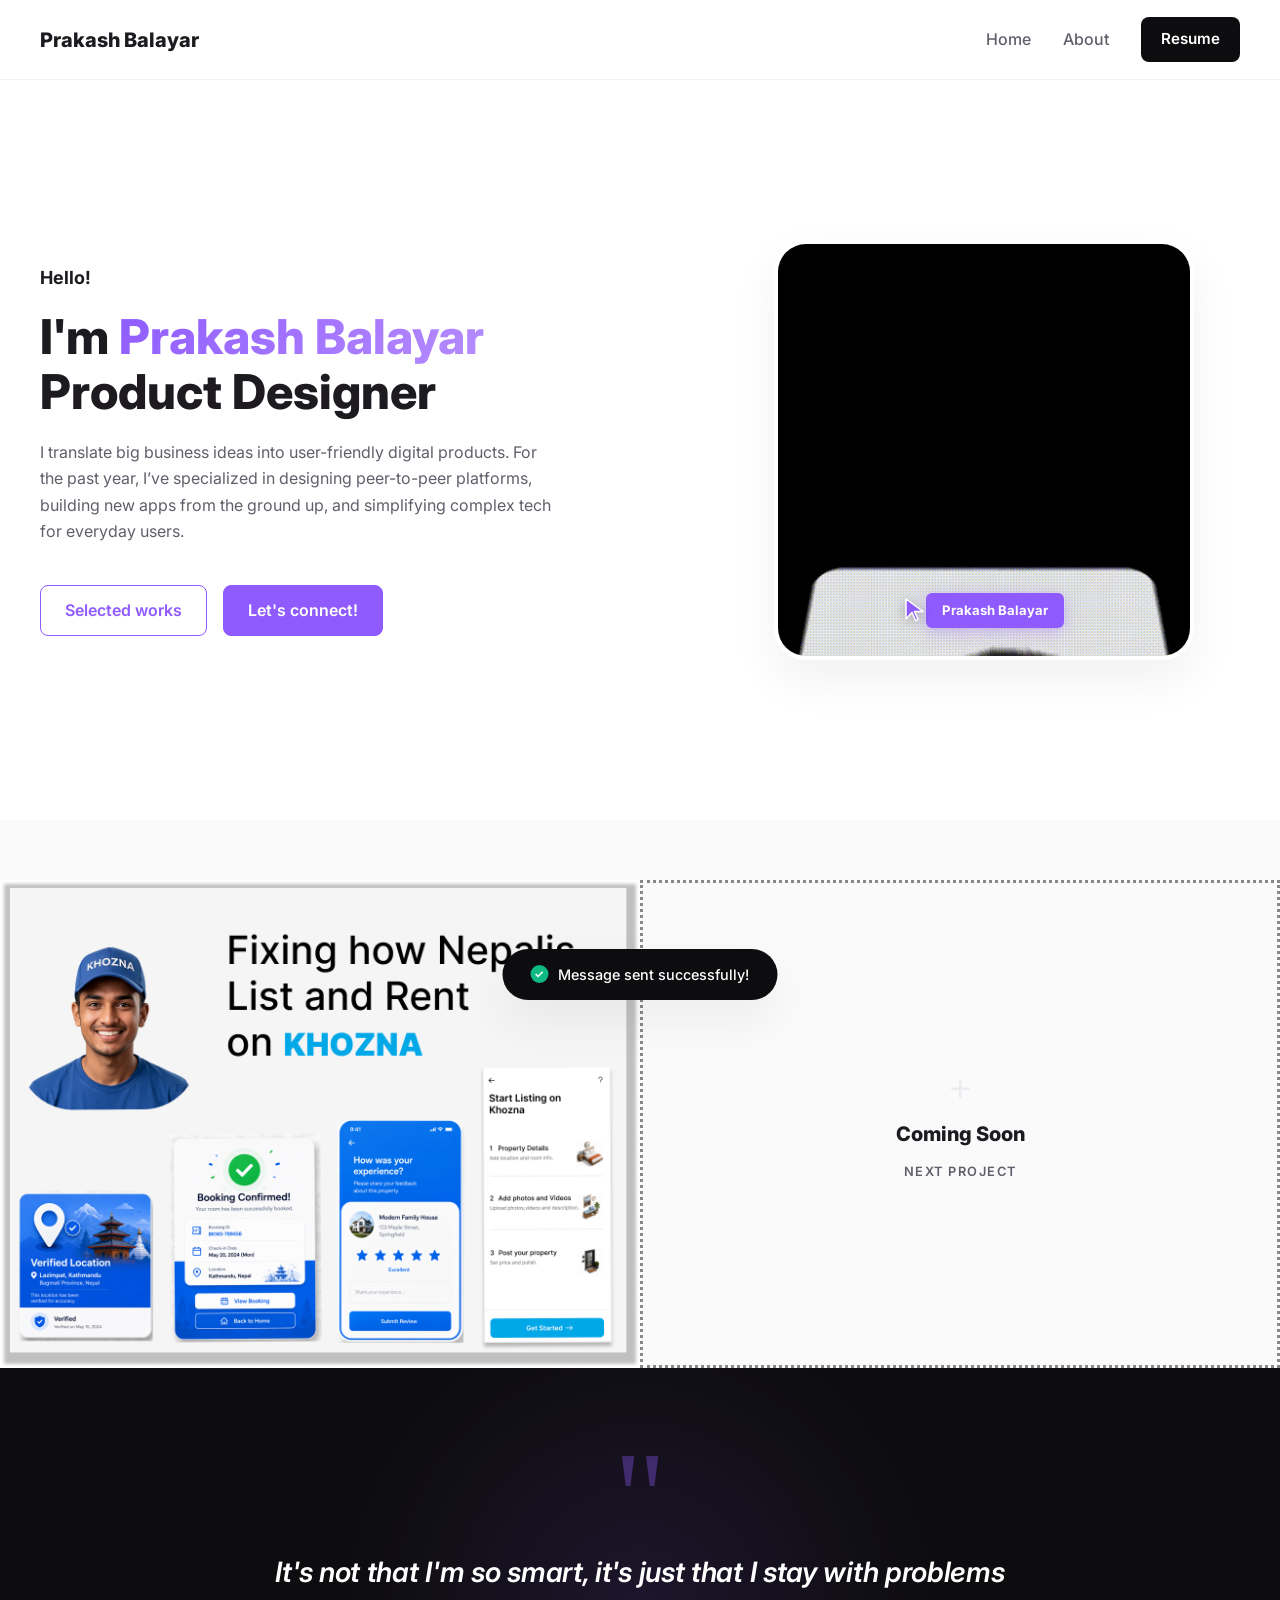
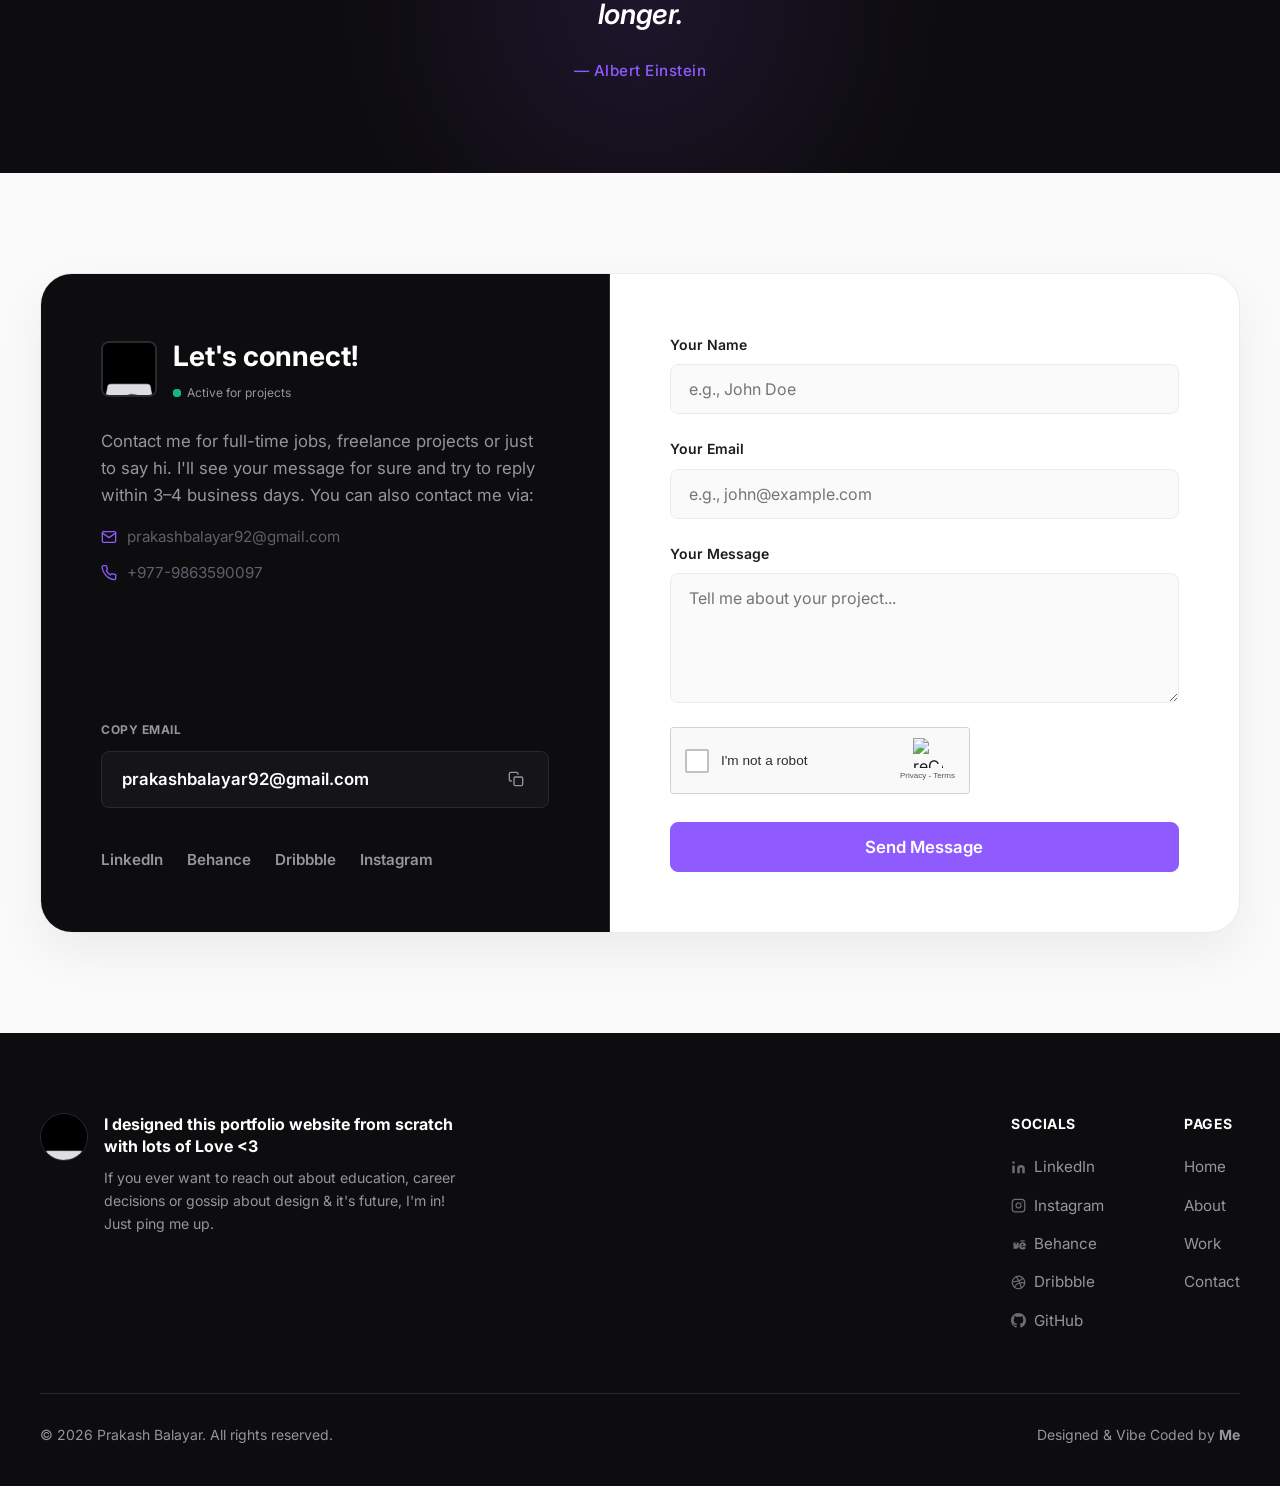
==== commit 7153450b: "feat: build full About Me page with real resume content, update nav link" ====
--- a/index.html
+++ b/index.html
@@ -28,7 +28,7 @@
       </a>
       <nav class="nav-menu">
         <a href="#hero" class="nav-link">Home</a>
-        <a href="#about" class="nav-link" onclick="openAboutModal(); return false;">About</a>
+        <a href="about.html" class="nav-link">About</a>
         <a href="Prakash_Balayar_Resume.pdf" target="_blank" class="btn btn-nav">Resume</a>
       </nav>
       <button class="mobile-toggle" aria-label="Toggle menu">
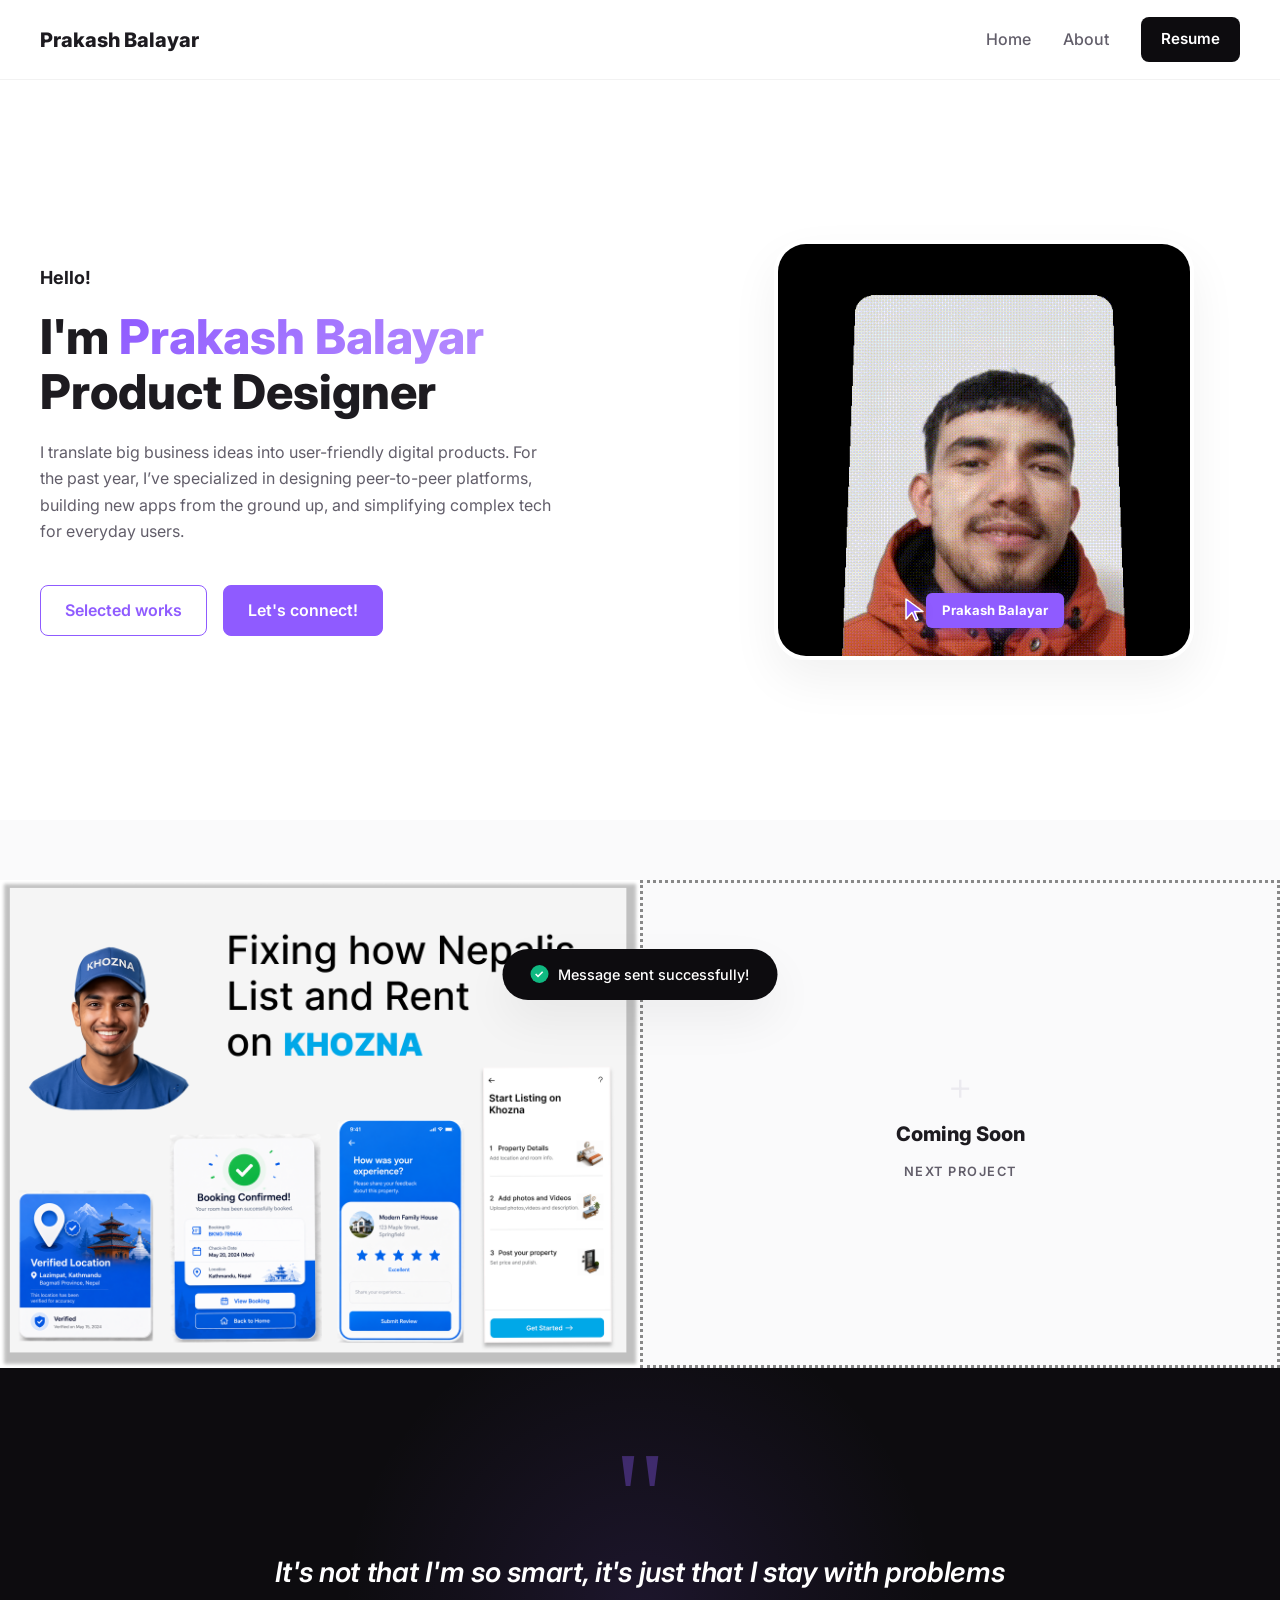
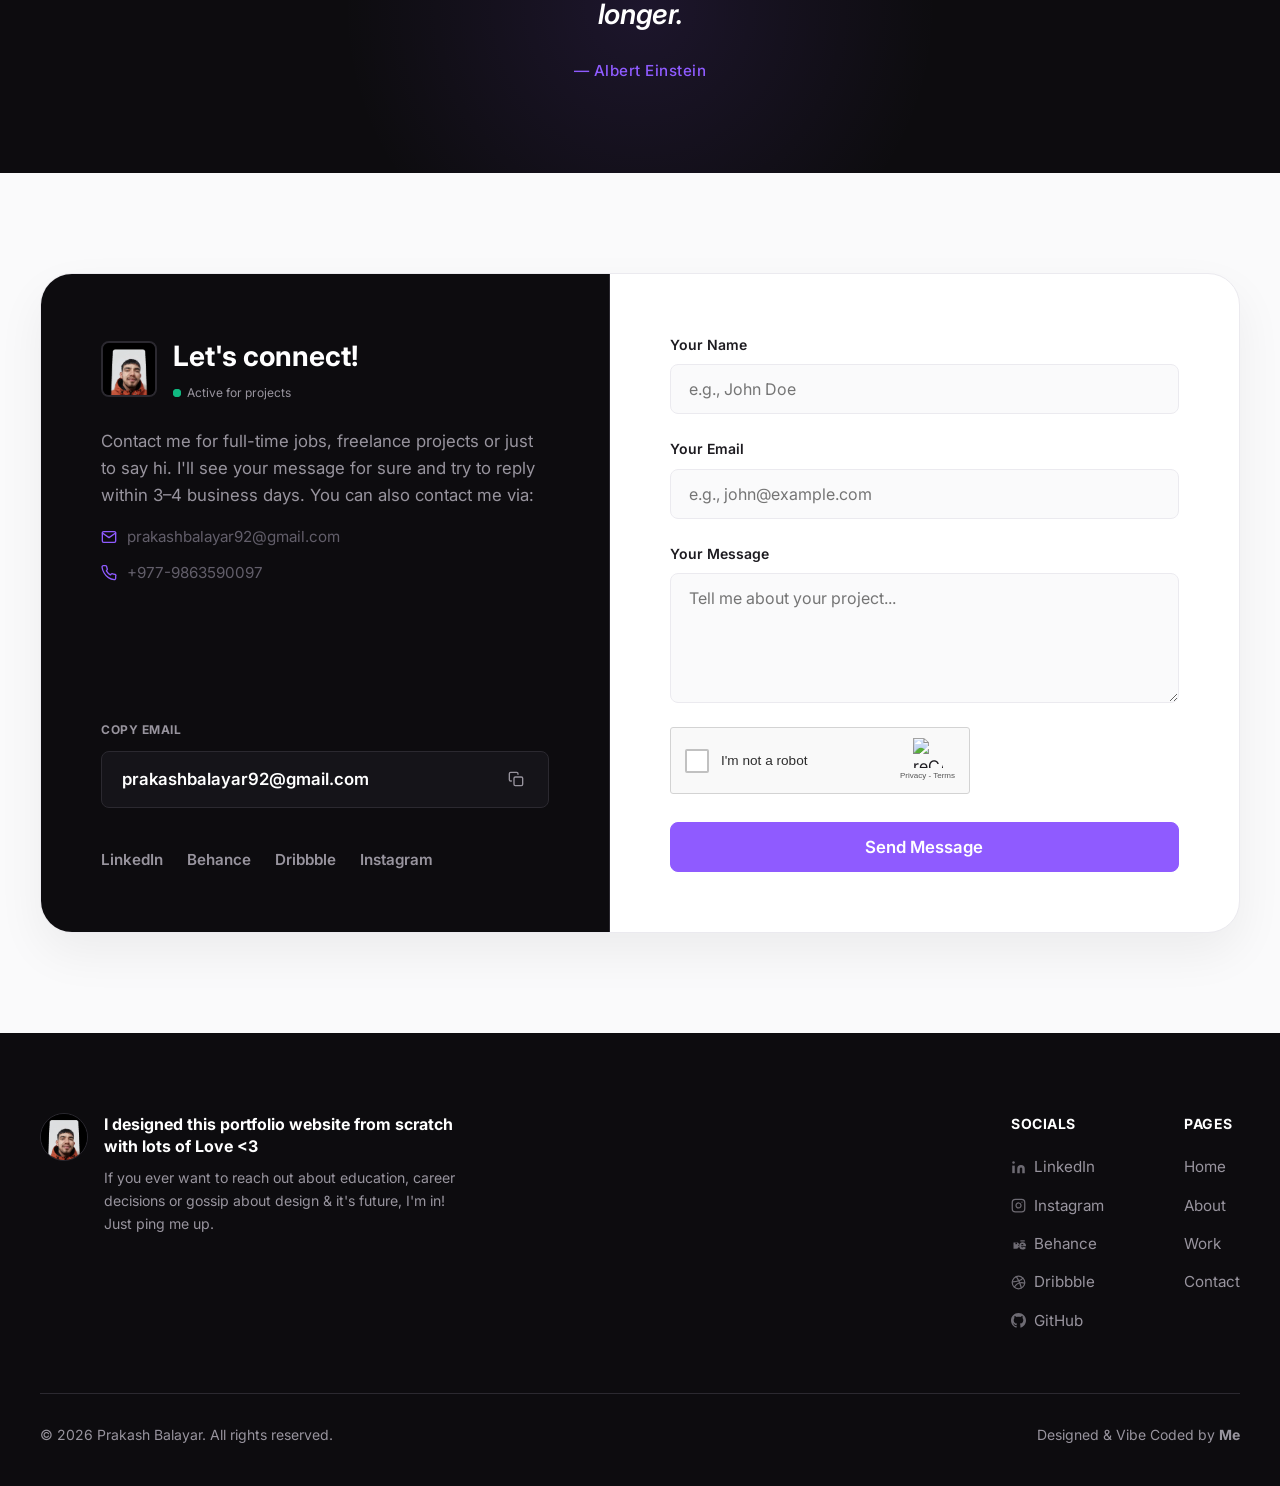
==== commit 8b03dfac: "fix: Read About Me circle now opens about.html full page" ====
--- a/index.html
+++ b/index.html
@@ -68,7 +68,7 @@
             <!-- Overlay Badges from Figma removed -->
 
             <!-- Read About Me Circular Glass Overlay -->
-            <div class="about-click-overlay" onclick="openAboutModal()">
+            <div class="about-click-overlay" onclick="window.location.href='about.html'">
               <span>Read About Me</span>
             </div>
 
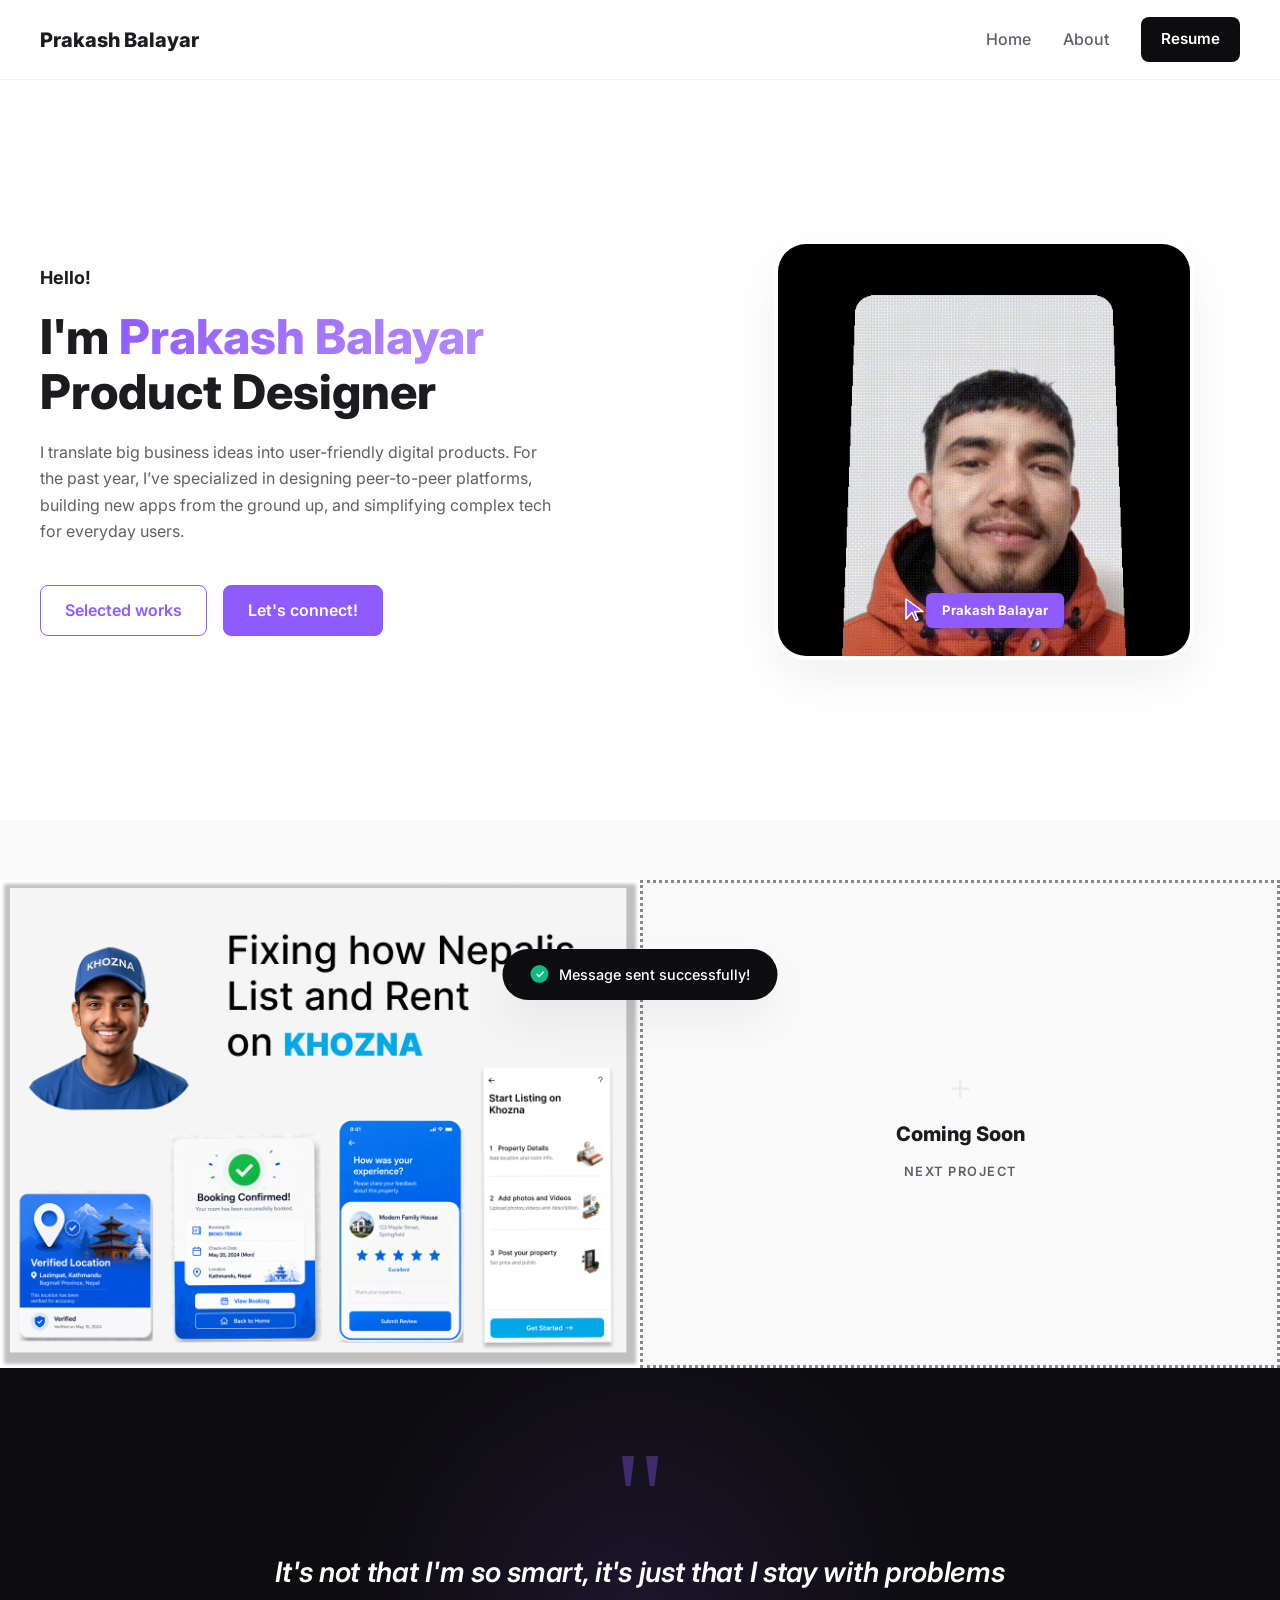
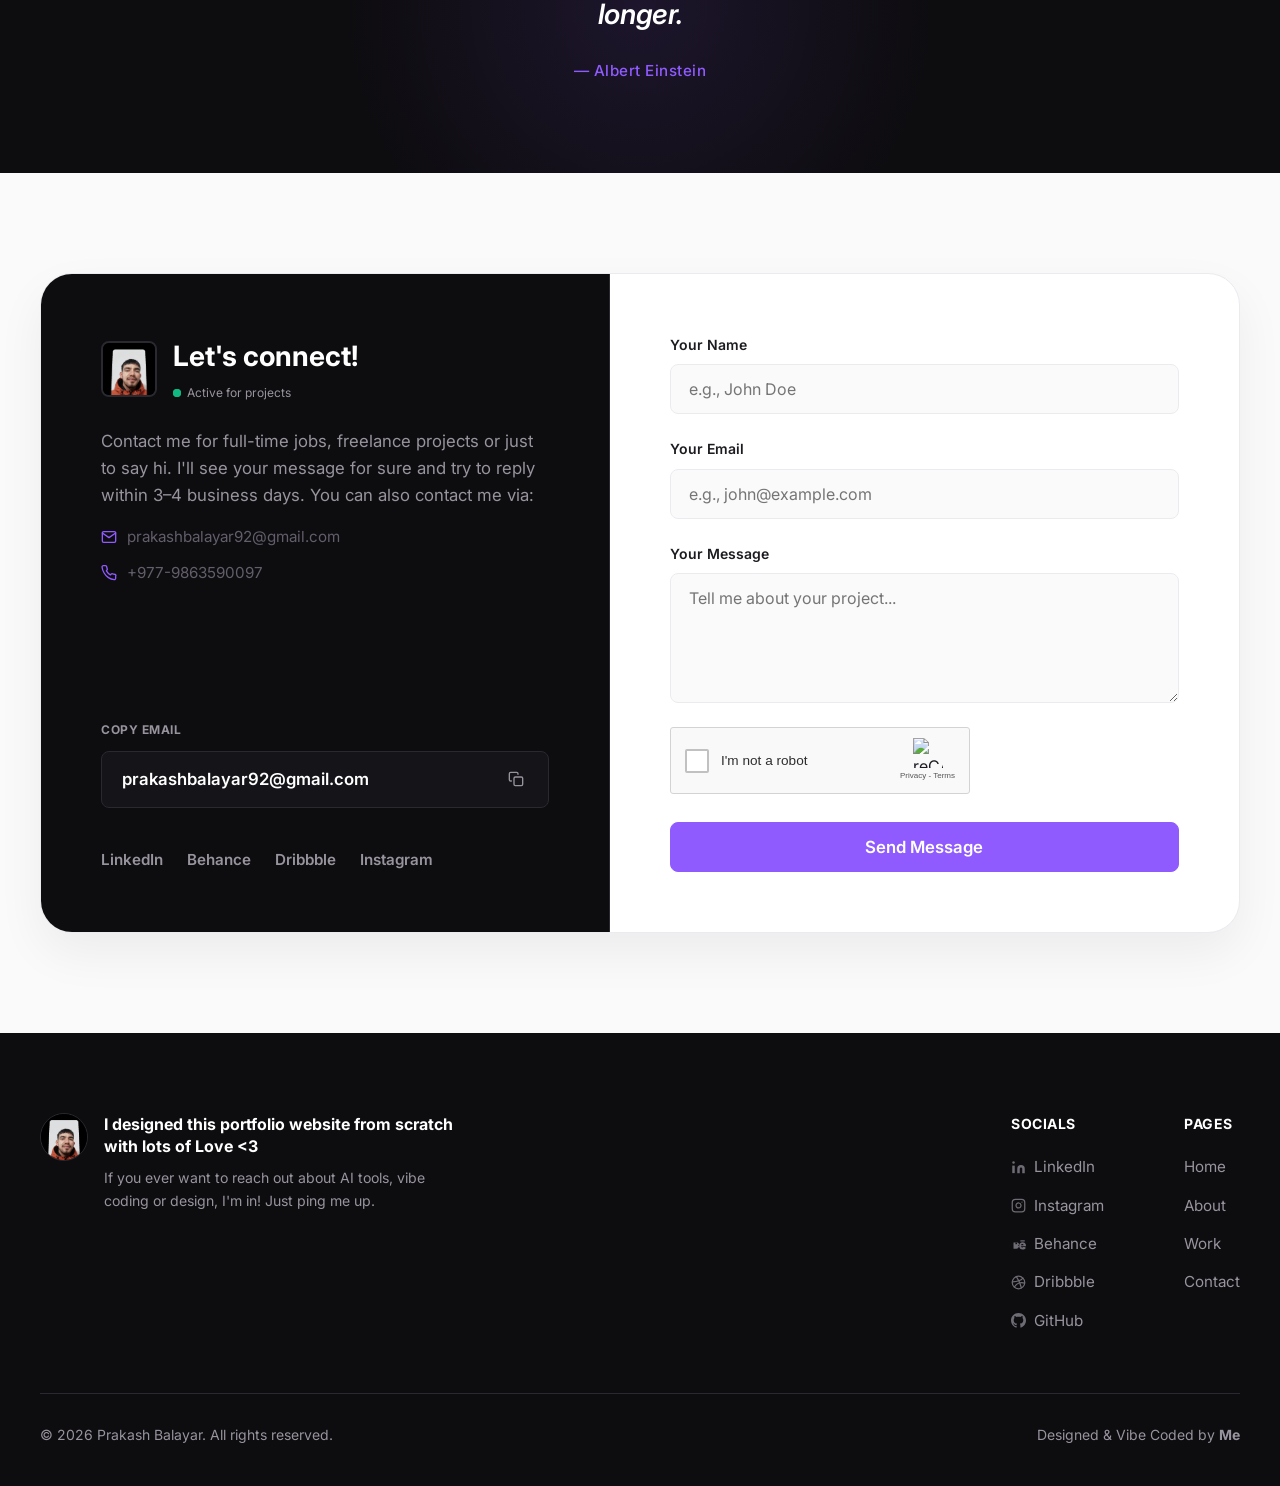
==== commit 19b4c173: "copy: remove education/career mentions from chat starters, focus on design/vibe coding/AI tools" ====
--- a/index.html
+++ b/index.html
@@ -273,8 +273,7 @@
             <img src="prakash.gif" alt="Prakash Balayar" class="footer-avatar">
             <div class="brand-bio-text">
               <p class="brand-bio-title">I designed this portfolio website from scratch with lots of Love &lt;3</p>
-              <p class="brand-bio-sub">If you ever want to reach out about education, career decisions or gossip about
-                design &amp; it's future, I'm in! Just ping me up.</p>
+              <p class="brand-bio-sub">If you ever want to reach out about AI tools, vibe coding or design, I'm in! Just ping me up.</p>
             </div>
           </div>
         </div>
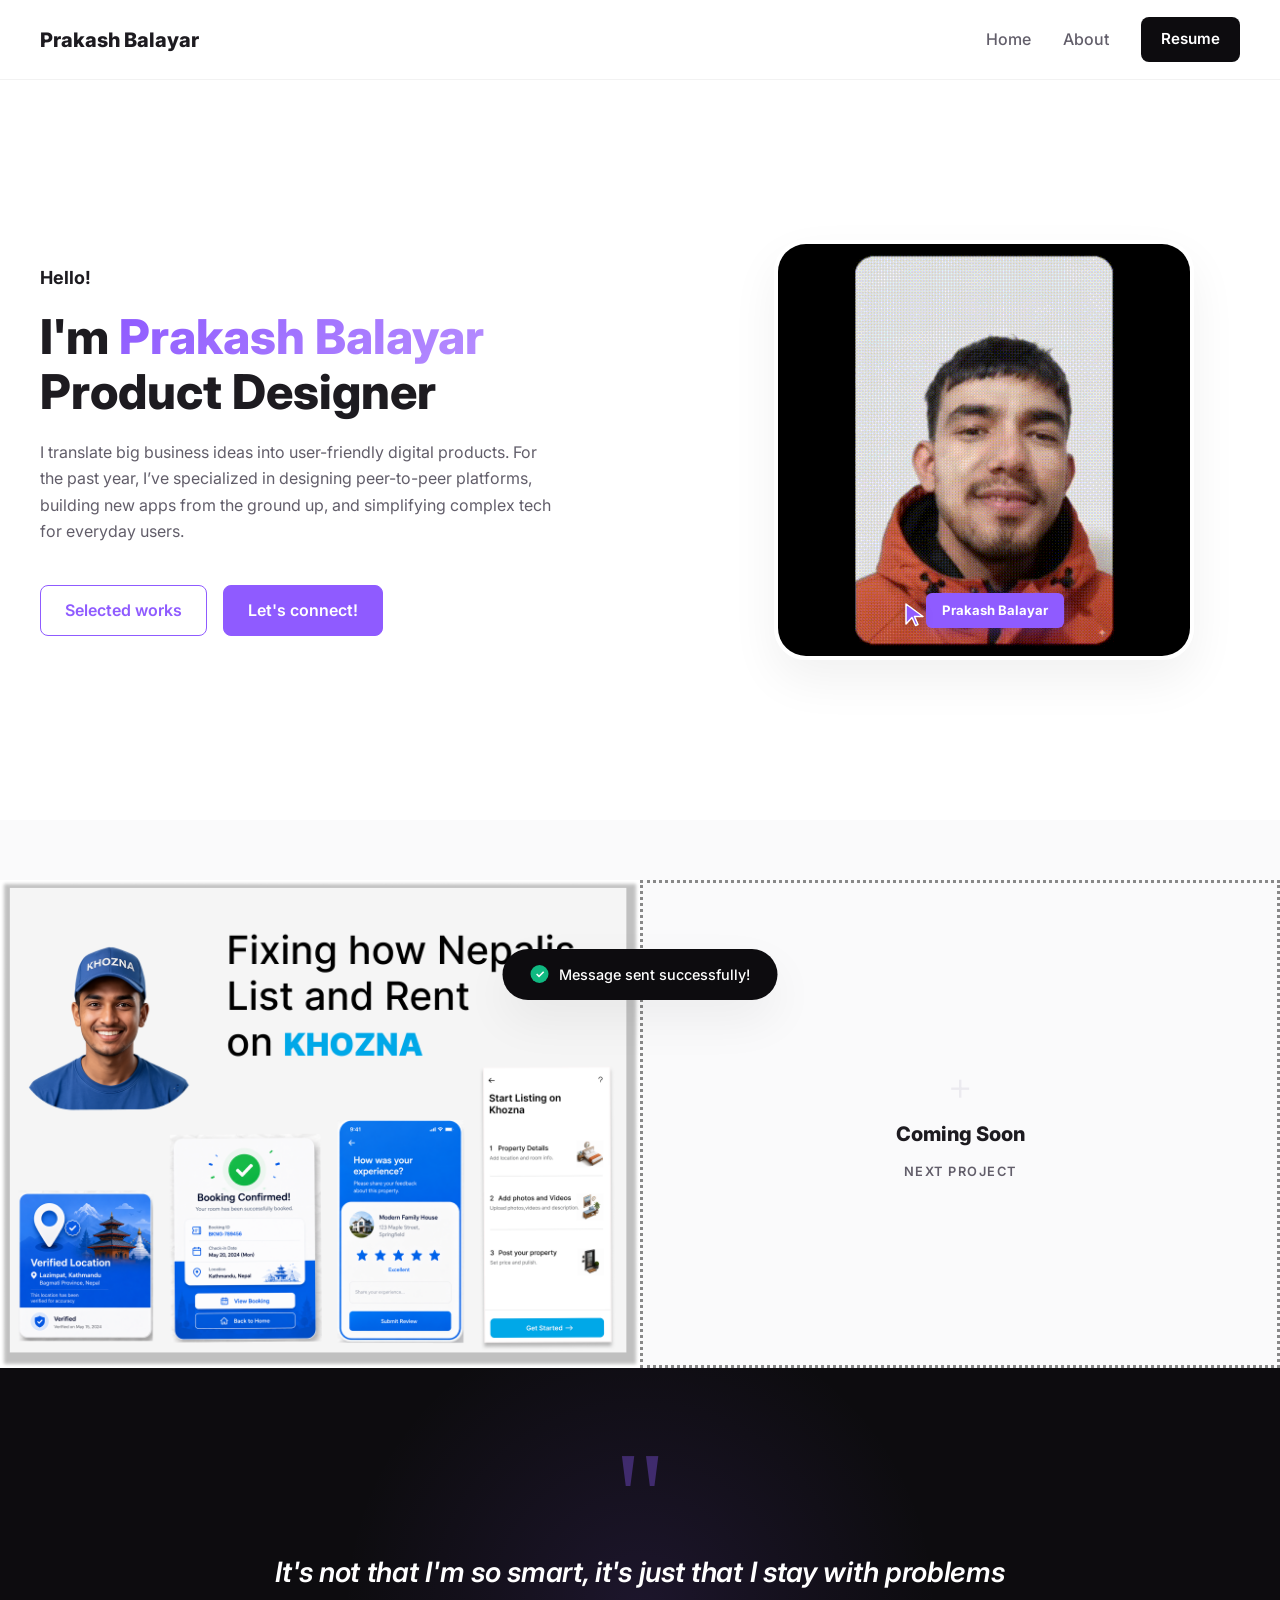
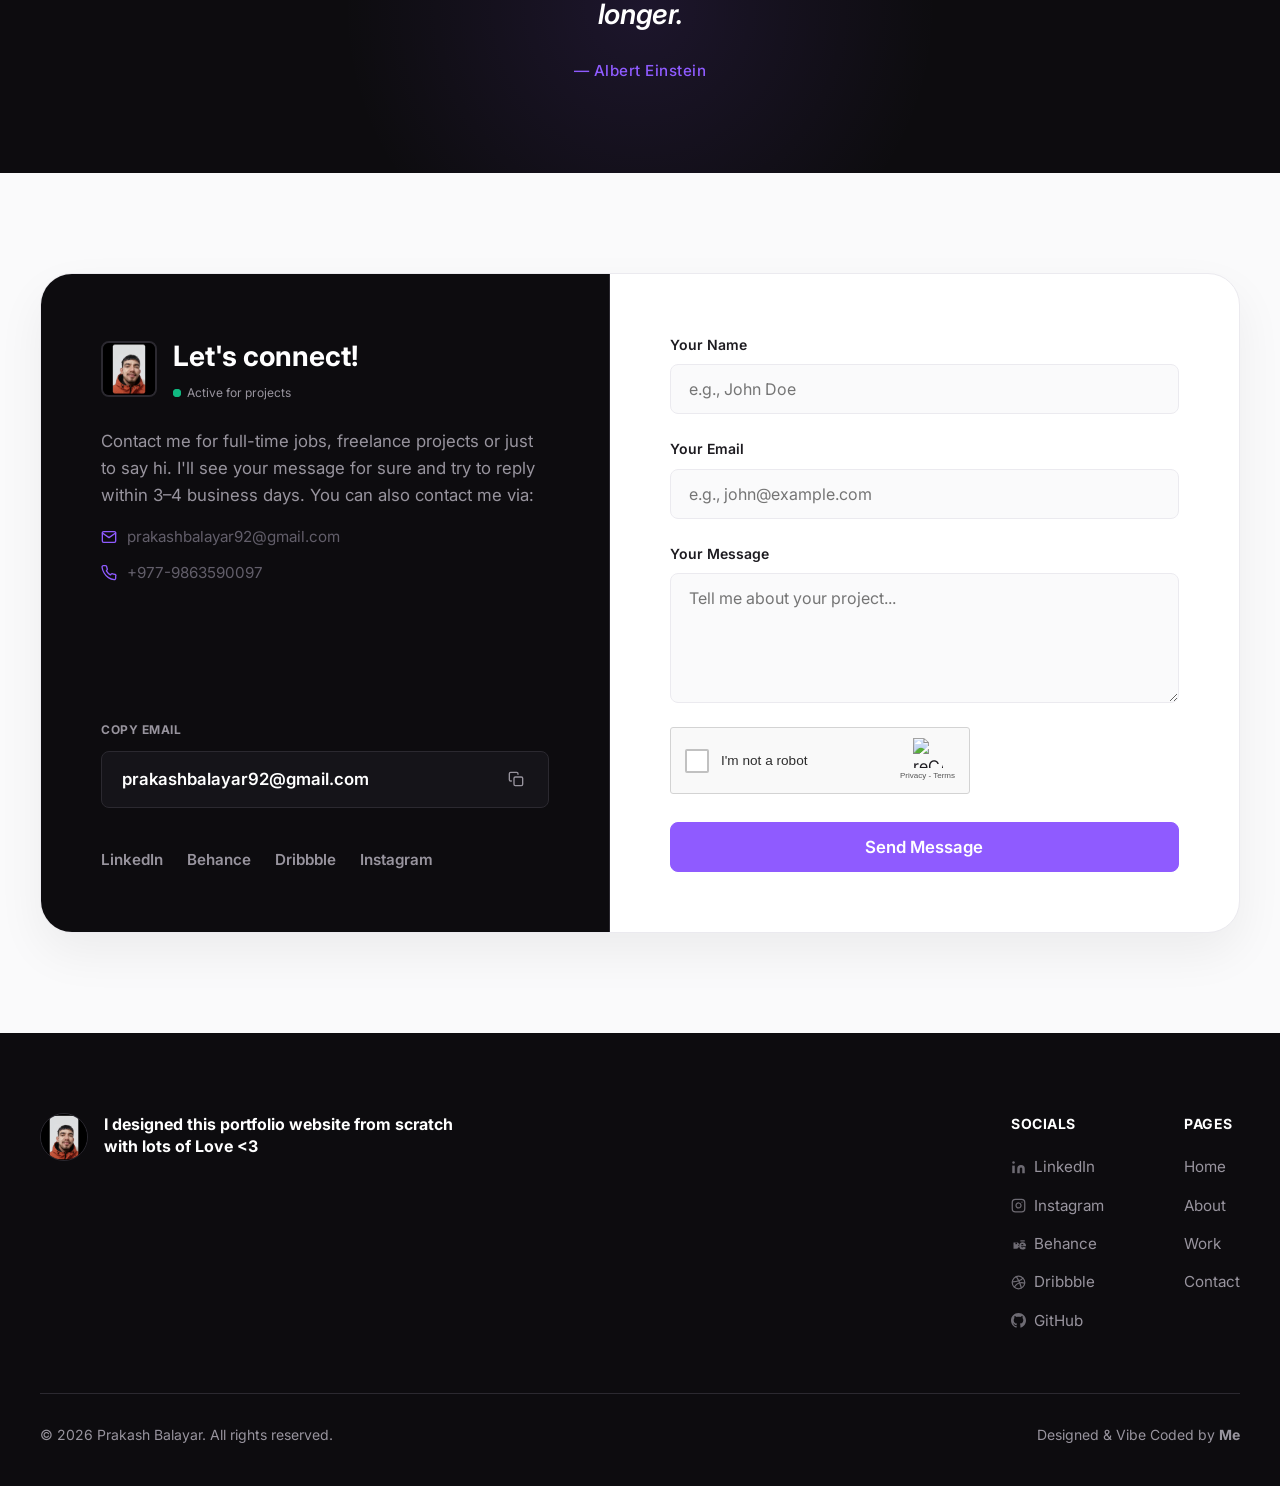
==== commit b37c8a10: "copy: remove reach out description completely, adjust cursor to top 5px" ====
--- a/index.html
+++ b/index.html
@@ -273,7 +273,6 @@
             <img src="prakash.gif" alt="Prakash Balayar" class="footer-avatar">
             <div class="brand-bio-text">
               <p class="brand-bio-title">I designed this portfolio website from scratch with lots of Love &lt;3</p>
-              <p class="brand-bio-sub">If you ever want to reach out about AI tools, vibe coding or design, I'm in! Just ping me up.</p>
             </div>
           </div>
         </div>
--- a/style.css
+++ b/style.css
@@ -2382,6 +2382,7 @@
   filter: drop-shadow(0 2px 6px rgba(0,0,0,0.25));
   margin-right: -2px;
   position: relative;
+  top: 5px;
   z-index: 2;
 }
 
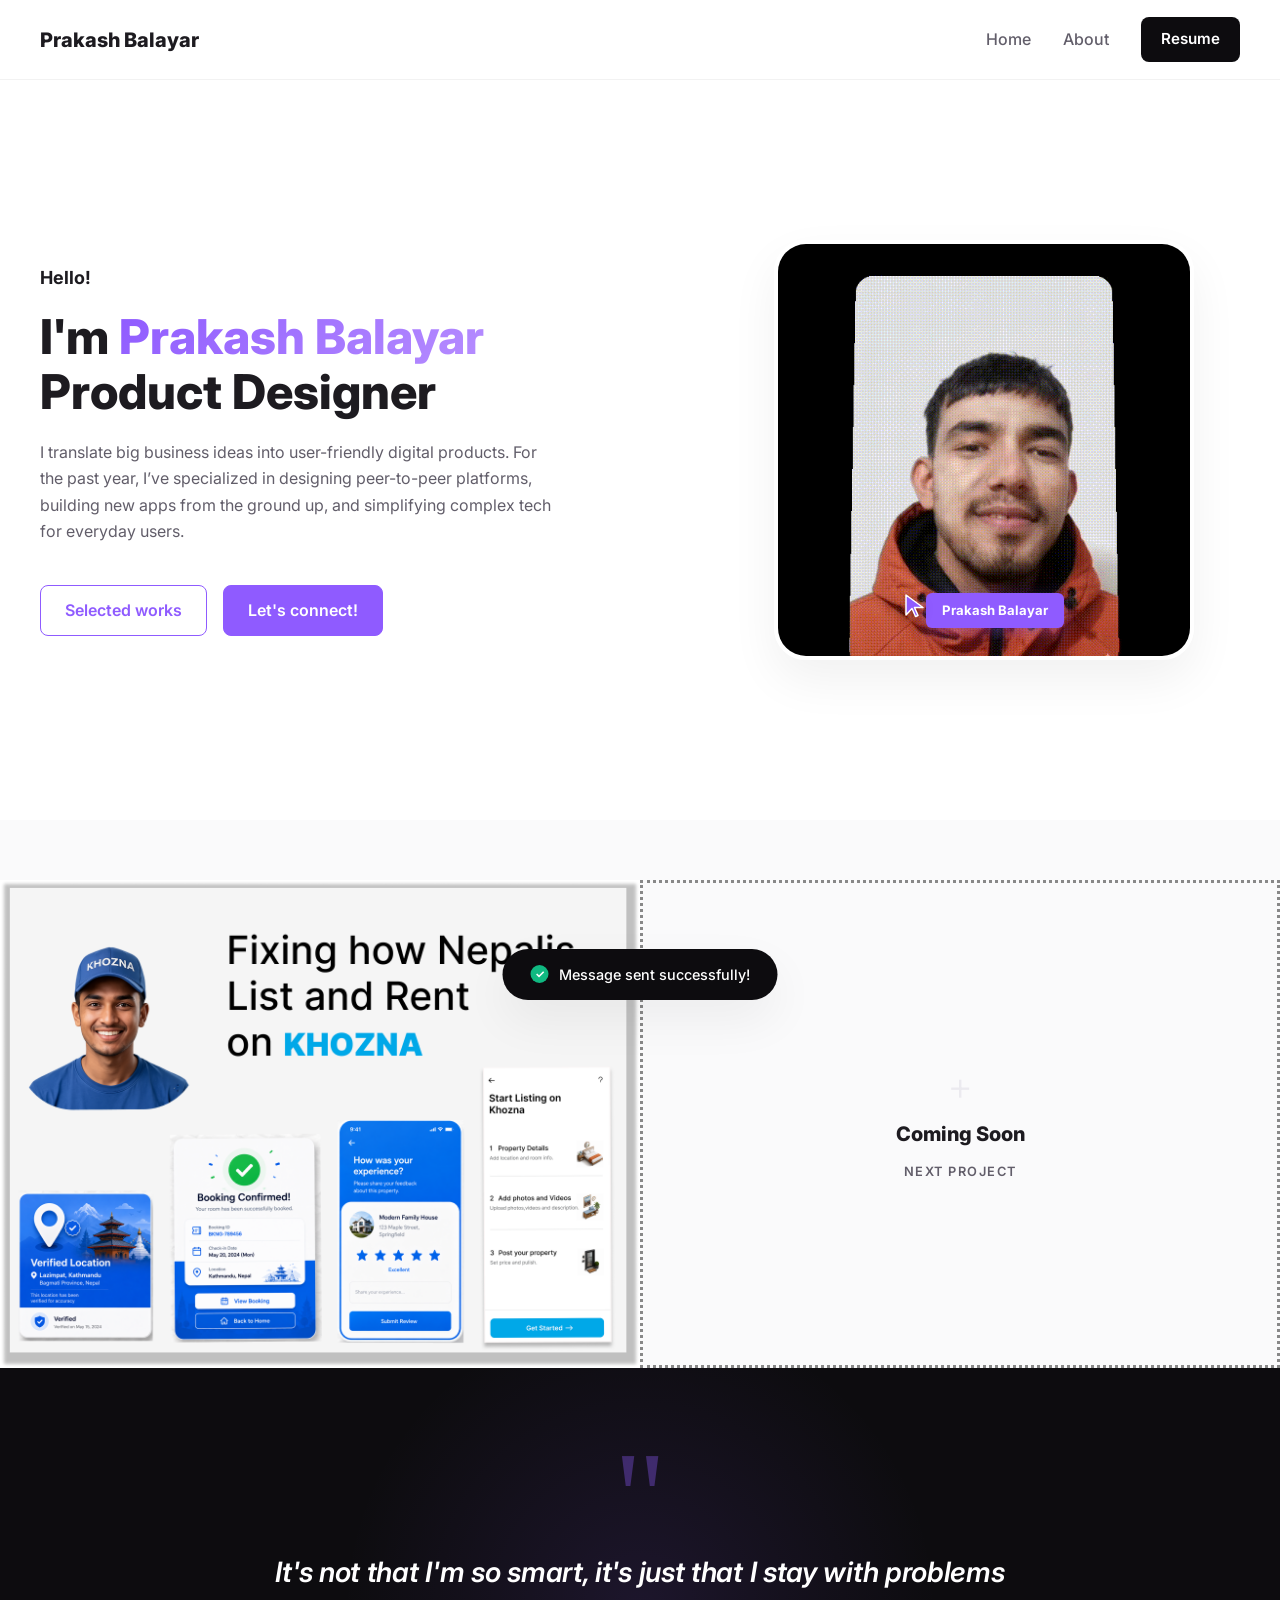
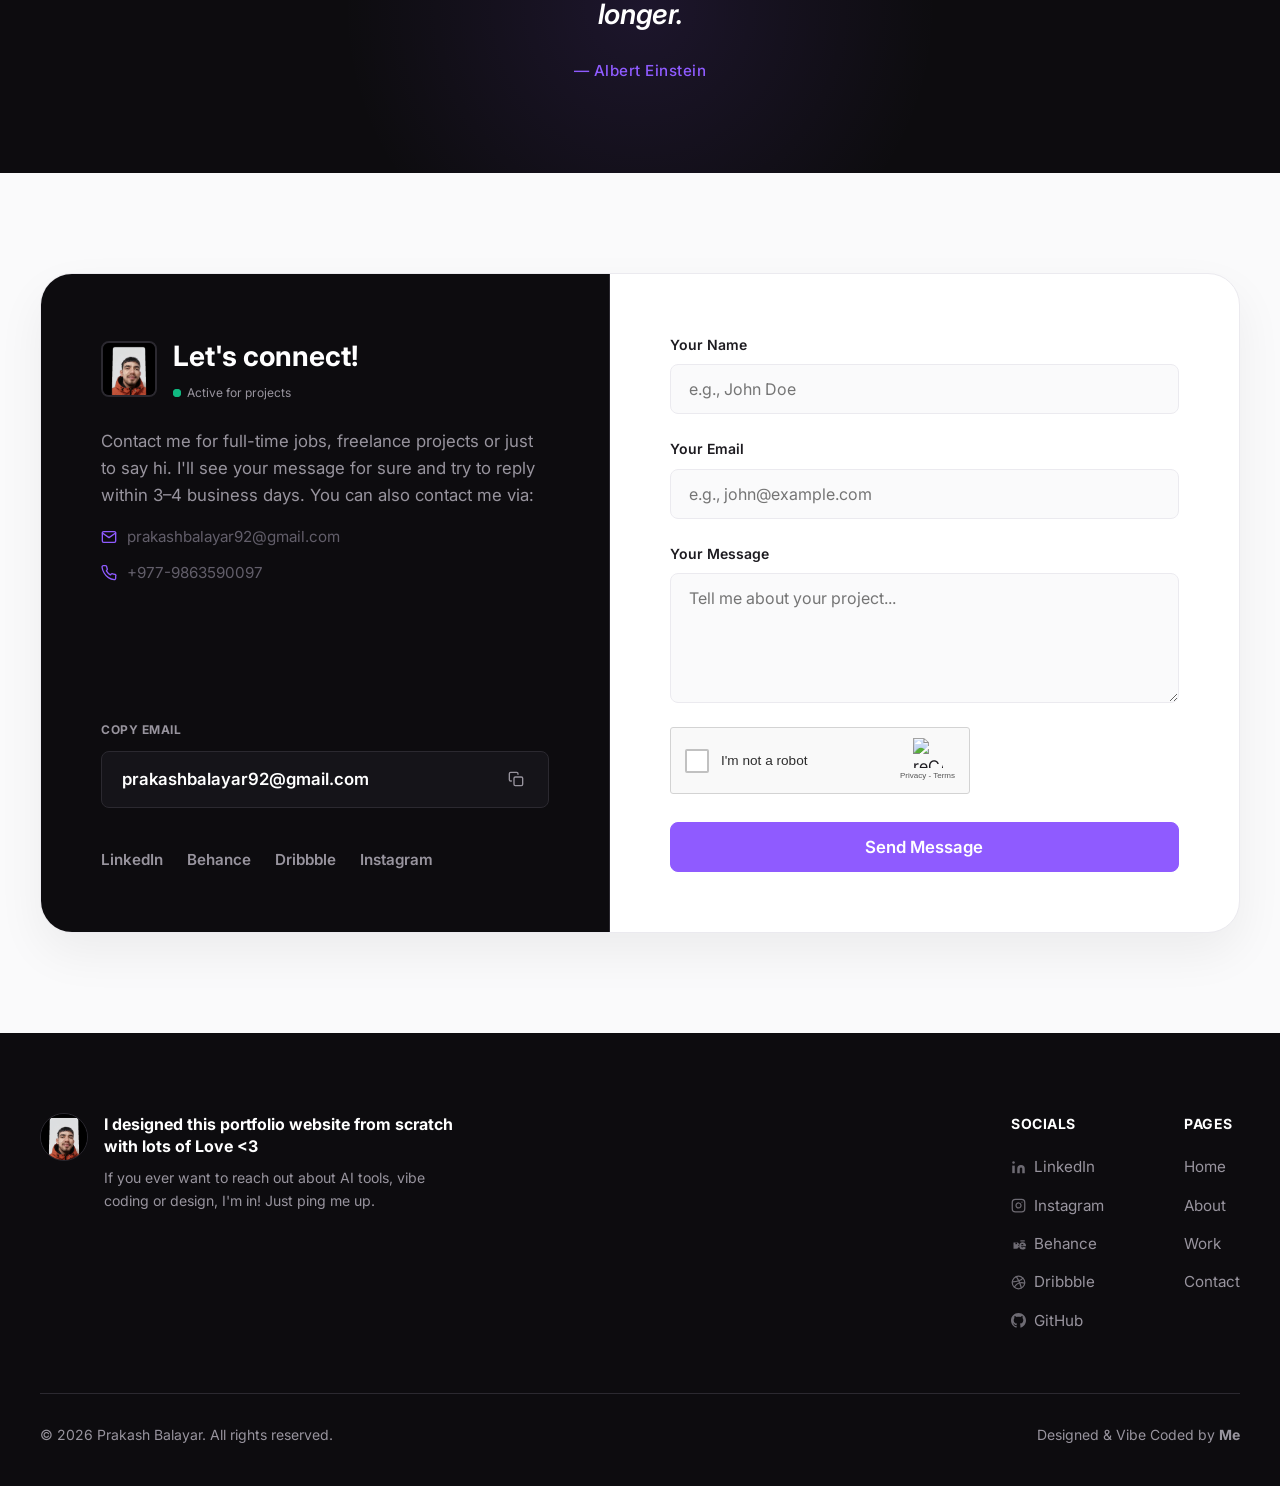
==== commit c20a37f7: "copy: add friendly reach-out statement to footers on index and about pages" ====
--- a/index.html
+++ b/index.html
@@ -273,6 +273,7 @@
             <img src="prakash.gif" alt="Prakash Balayar" class="footer-avatar">
             <div class="brand-bio-text">
               <p class="brand-bio-title">I designed this portfolio website from scratch with lots of Love &lt;3</p>
+              <p class="brand-bio-sub">If you ever want to reach out about AI tools, vibe coding or design, I'm in! Just ping me up.</p>
             </div>
           </div>
         </div>
--- a/style.css
+++ b/style.css
@@ -2382,7 +2382,7 @@
   filter: drop-shadow(0 2px 6px rgba(0,0,0,0.25));
   margin-right: -2px;
   position: relative;
-  top: 5px;
+  top: -4px;
   z-index: 2;
 }
 
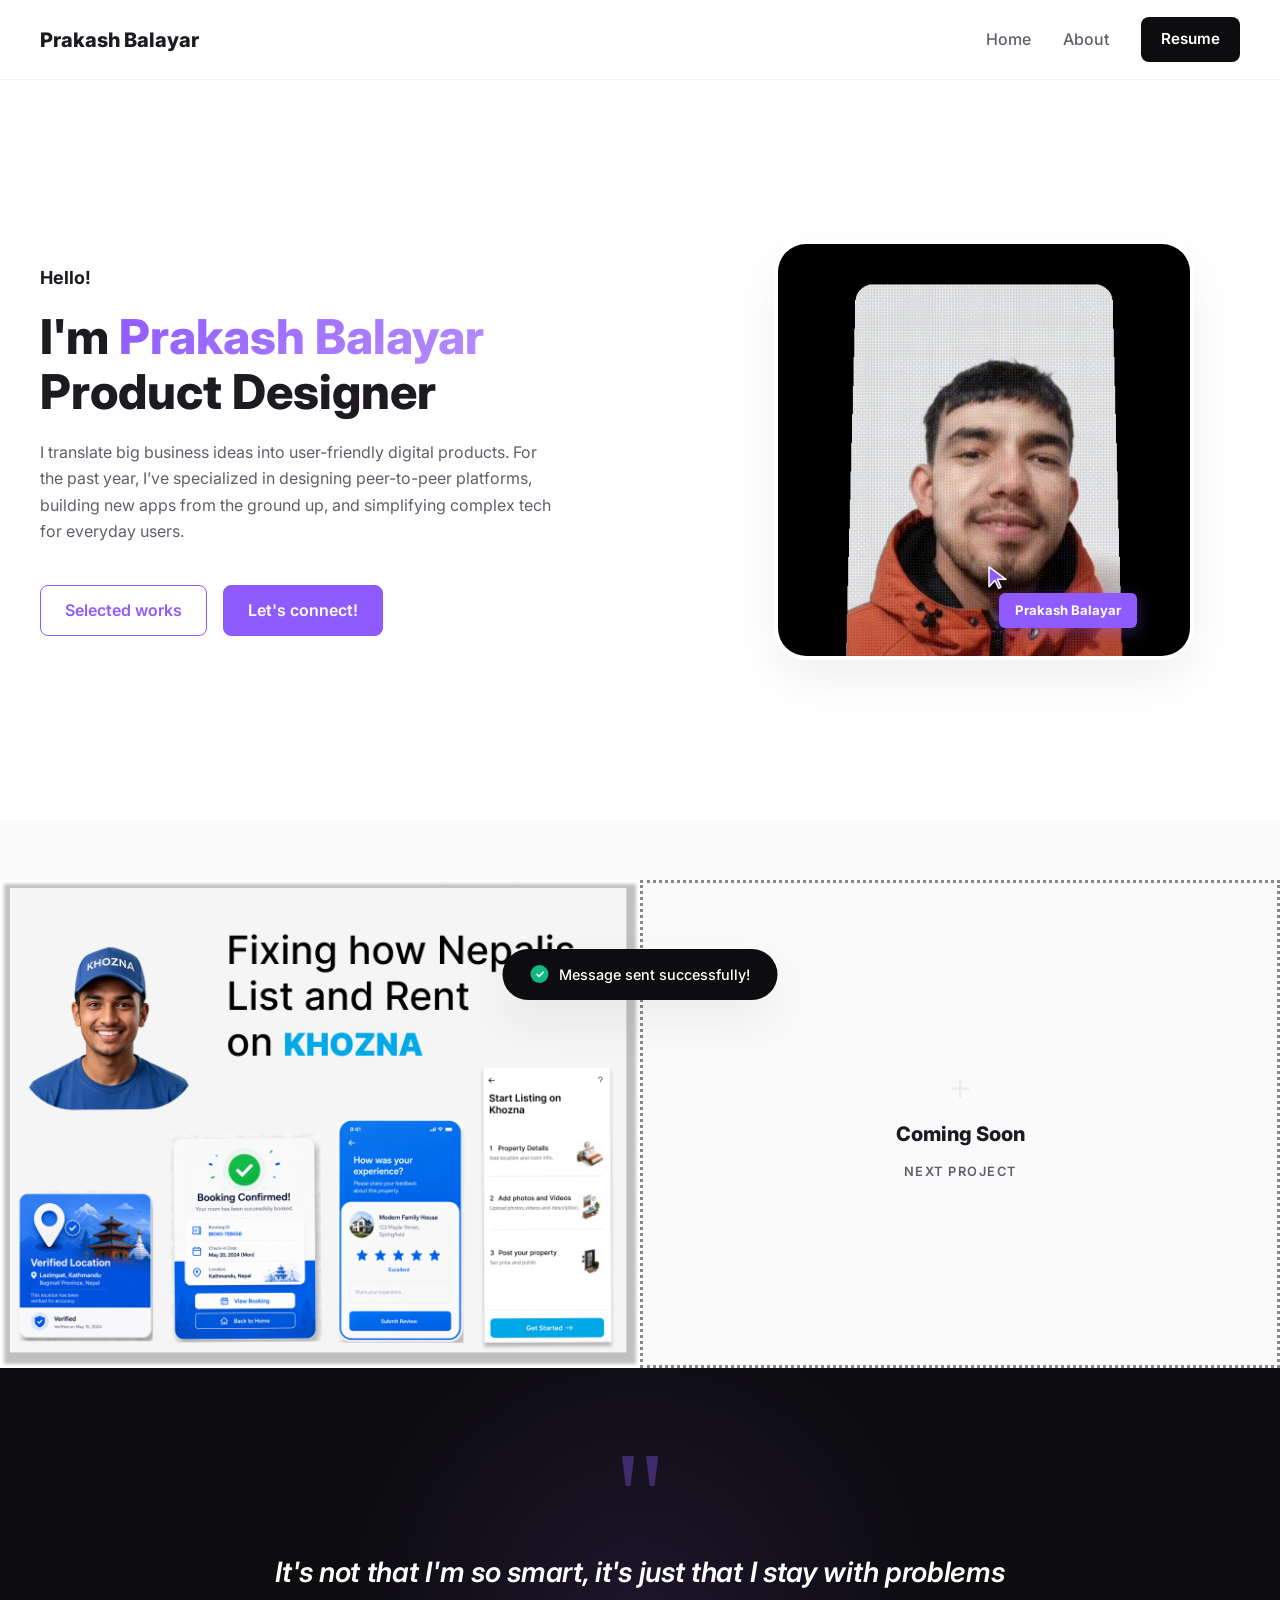
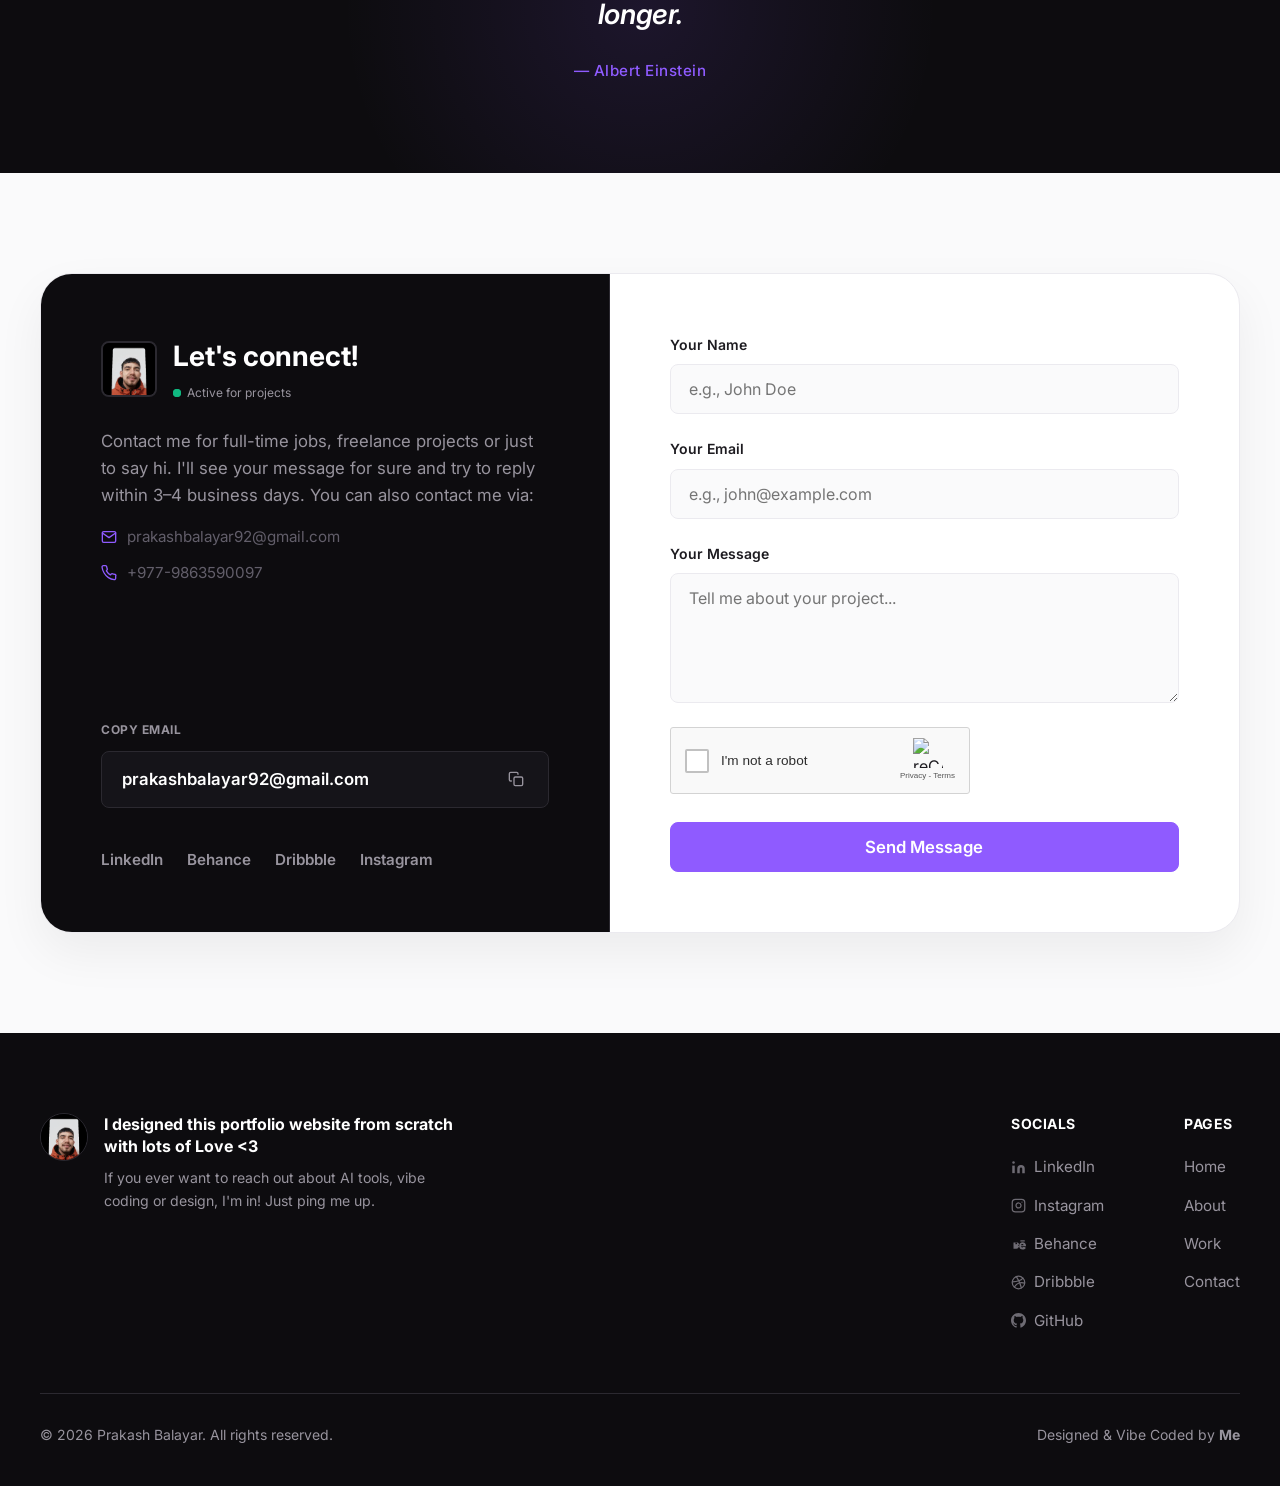
==== commit ab4c17f4: "refactor: update Instagram profile link and adjust text formatting for better readability" ====
--- a/index.html
+++ b/index.html
@@ -50,7 +50,9 @@
             Product Designer
           </h1>
           <p class="hero-description">
-            I translate big business ideas into user-friendly digital products. For the past year, I’ve specialized in designing peer-to-peer platforms, building new apps from the ground up, and simplifying complex tech for everyday users.
+            I translate big business ideas into user-friendly digital products. For the past year, I’ve specialized in
+            designing peer-to-peer platforms, building new apps from the ground up, and simplifying complex tech for
+            everyday users.
           </p>
           <div class="hero-actions">
             <a href="#work" class="btn btn-outline">
@@ -200,7 +202,7 @@
                   class="social-icon-link">Behance</a>
                 <a href="https://dribbble.com/Prakashblyr" target="_blank" rel="noopener noreferrer"
                   class="social-icon-link">Dribbble</a>
-                <a href="https://www.instagram.com/prakashblyr_i_/" target="_blank" rel="noopener noreferrer"
+                <a href="https://www.instagram.com/prakashblyr.uxui/?hl=enS/" target="_blank" rel="noopener noreferrer"
                   class="social-icon-link">Instagram</a>
               </div>
             </div>
@@ -273,7 +275,8 @@
             <img src="prakash.gif" alt="Prakash Balayar" class="footer-avatar">
             <div class="brand-bio-text">
               <p class="brand-bio-title">I designed this portfolio website from scratch with lots of Love &lt;3</p>
-              <p class="brand-bio-sub">If you ever want to reach out about AI tools, vibe coding or design, I'm in! Just ping me up.</p>
+              <p class="brand-bio-sub">If you ever want to reach out about AI tools, vibe coding or design, I'm in! Just
+                ping me up.</p>
             </div>
           </div>
         </div>
--- a/style.css
+++ b/style.css
@@ -2367,22 +2367,22 @@
 .hero-custom-cursor {
   position: absolute;
   bottom: 32px;
-  left: 50%;
+  left: 70%;
   transform: translateX(-50%);
   z-index: 6;
   pointer-events: none;
-  display: flex;
-  align-items: center;
-  gap: 0;
+  display: inline-flex;
+  justify-content: center;
+  align-items: center;
   animation: floatCursor 4s ease-in-out infinite alternate;
 }
 
 .cursor-arrow {
-  flex-shrink: 0;
+  position: absolute;
+  left: 0;
+  top: 50%;
+  transform: translate(-50%, -165%);
   filter: drop-shadow(0 2px 6px rgba(0,0,0,0.25));
-  margin-right: -2px;
-  position: relative;
-  top: -4px;
   z-index: 2;
 }
 
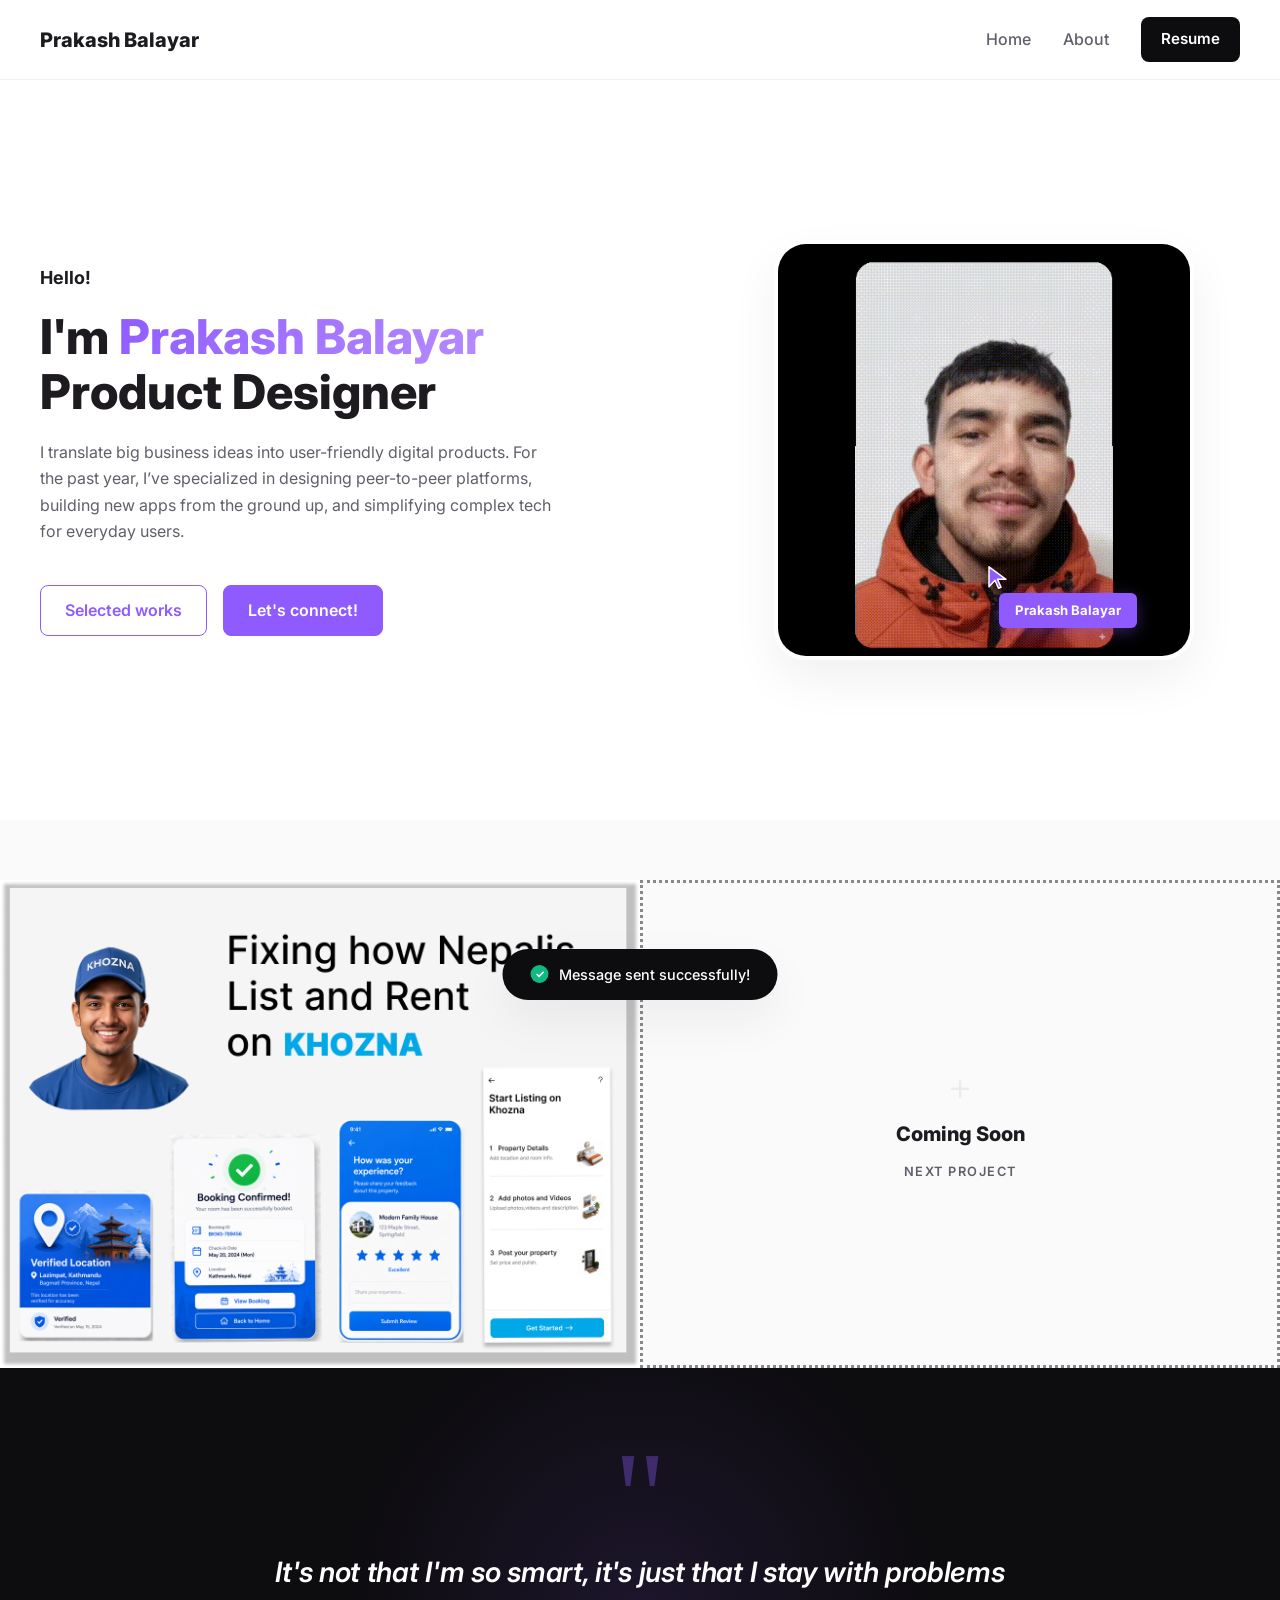
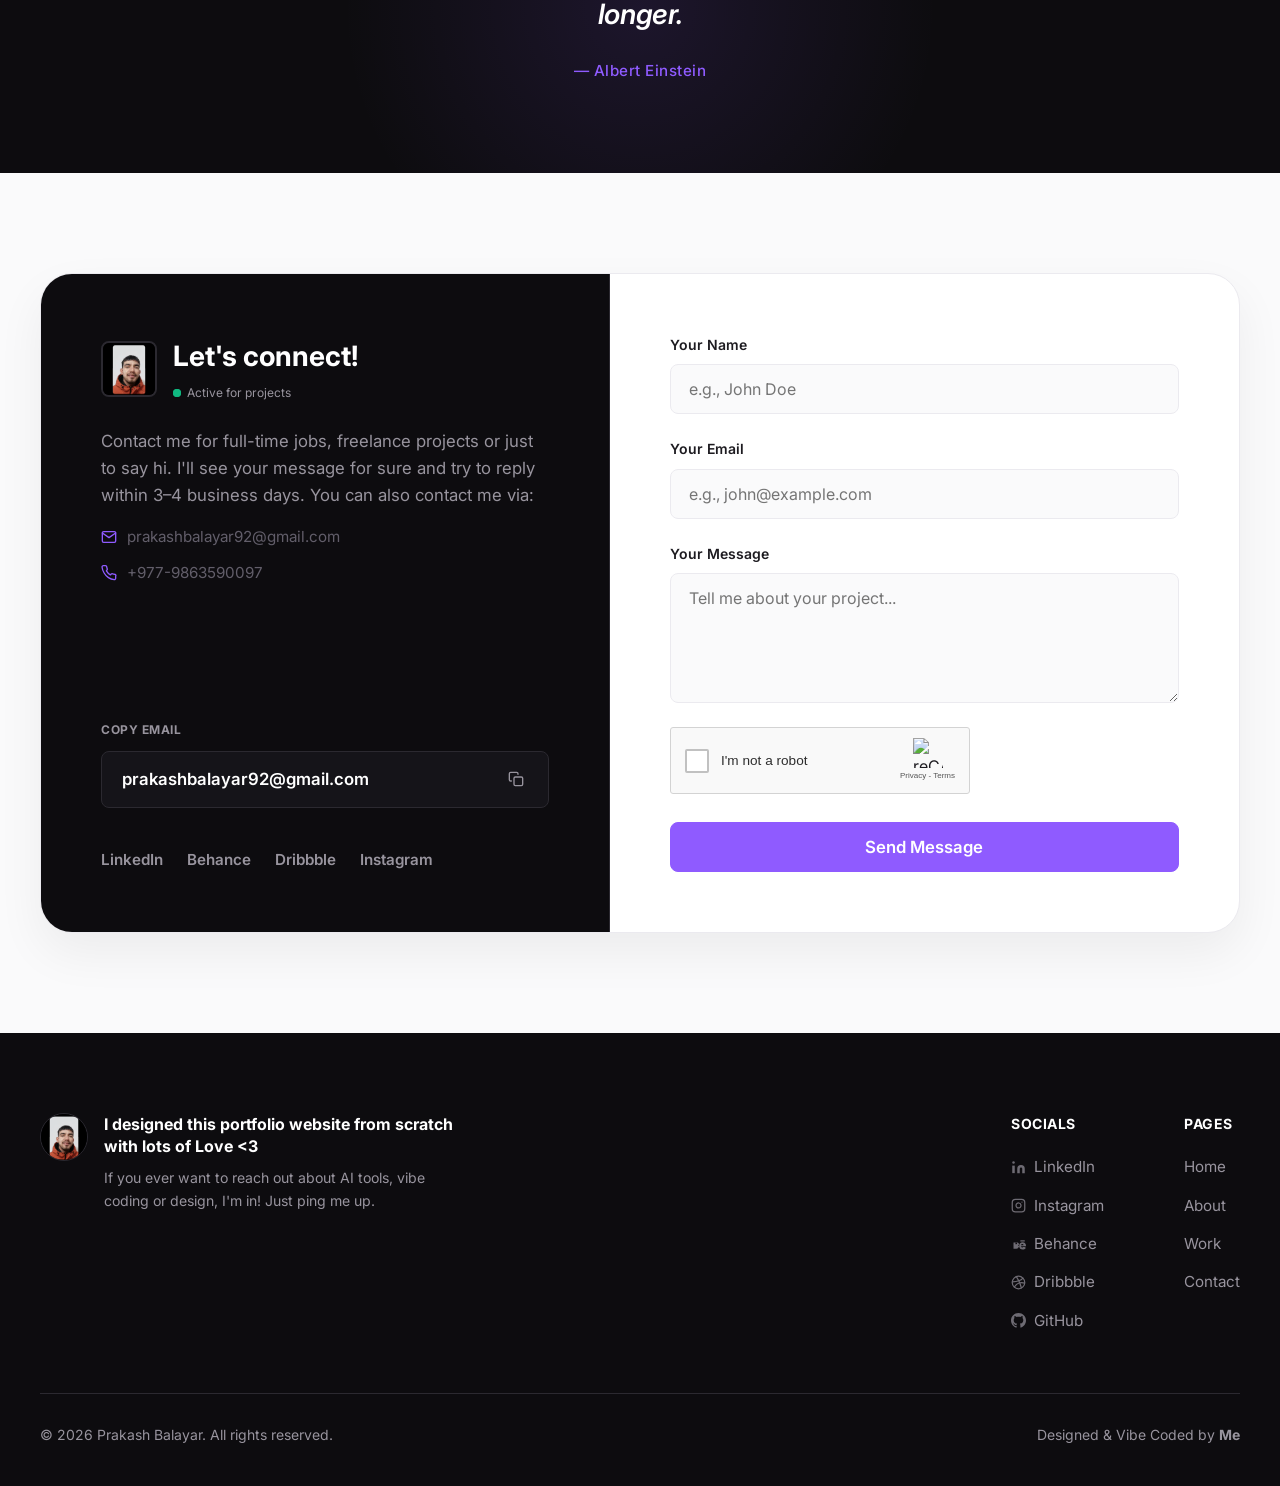
==== commit e5a0d13a: "fix: correct Instagram profile URLs in header and footer links" ====
--- a/index.html
+++ b/index.html
@@ -202,7 +202,7 @@
                   class="social-icon-link">Behance</a>
                 <a href="https://dribbble.com/Prakashblyr" target="_blank" rel="noopener noreferrer"
                   class="social-icon-link">Dribbble</a>
-                <a href="https://www.instagram.com/prakashblyr.uxui/?hl=enS/" target="_blank" rel="noopener noreferrer"
+                <a href="https://www.instagram.com/prakashblyr.uxui/?hl=en" target="_blank" rel="noopener noreferrer"
                   class="social-icon-link">Instagram</a>
               </div>
             </div>
@@ -292,7 +292,7 @@
               </svg>
               LinkedIn
             </a>
-            <a href="https://www.instagram.com/prakashblyr_i_/" target="_blank" rel="noopener noreferrer"
+            <a href="https://www.instagram.com/prakashblyr.uxui/" target="_blank" rel="noopener noreferrer"
               class="footer-link footer-social-link">
               <svg width="15" height="15" viewBox="0 0 24 24" fill="none" stroke="currentColor" stroke-width="2"
                 stroke-linecap="round" stroke-linejoin="round">
